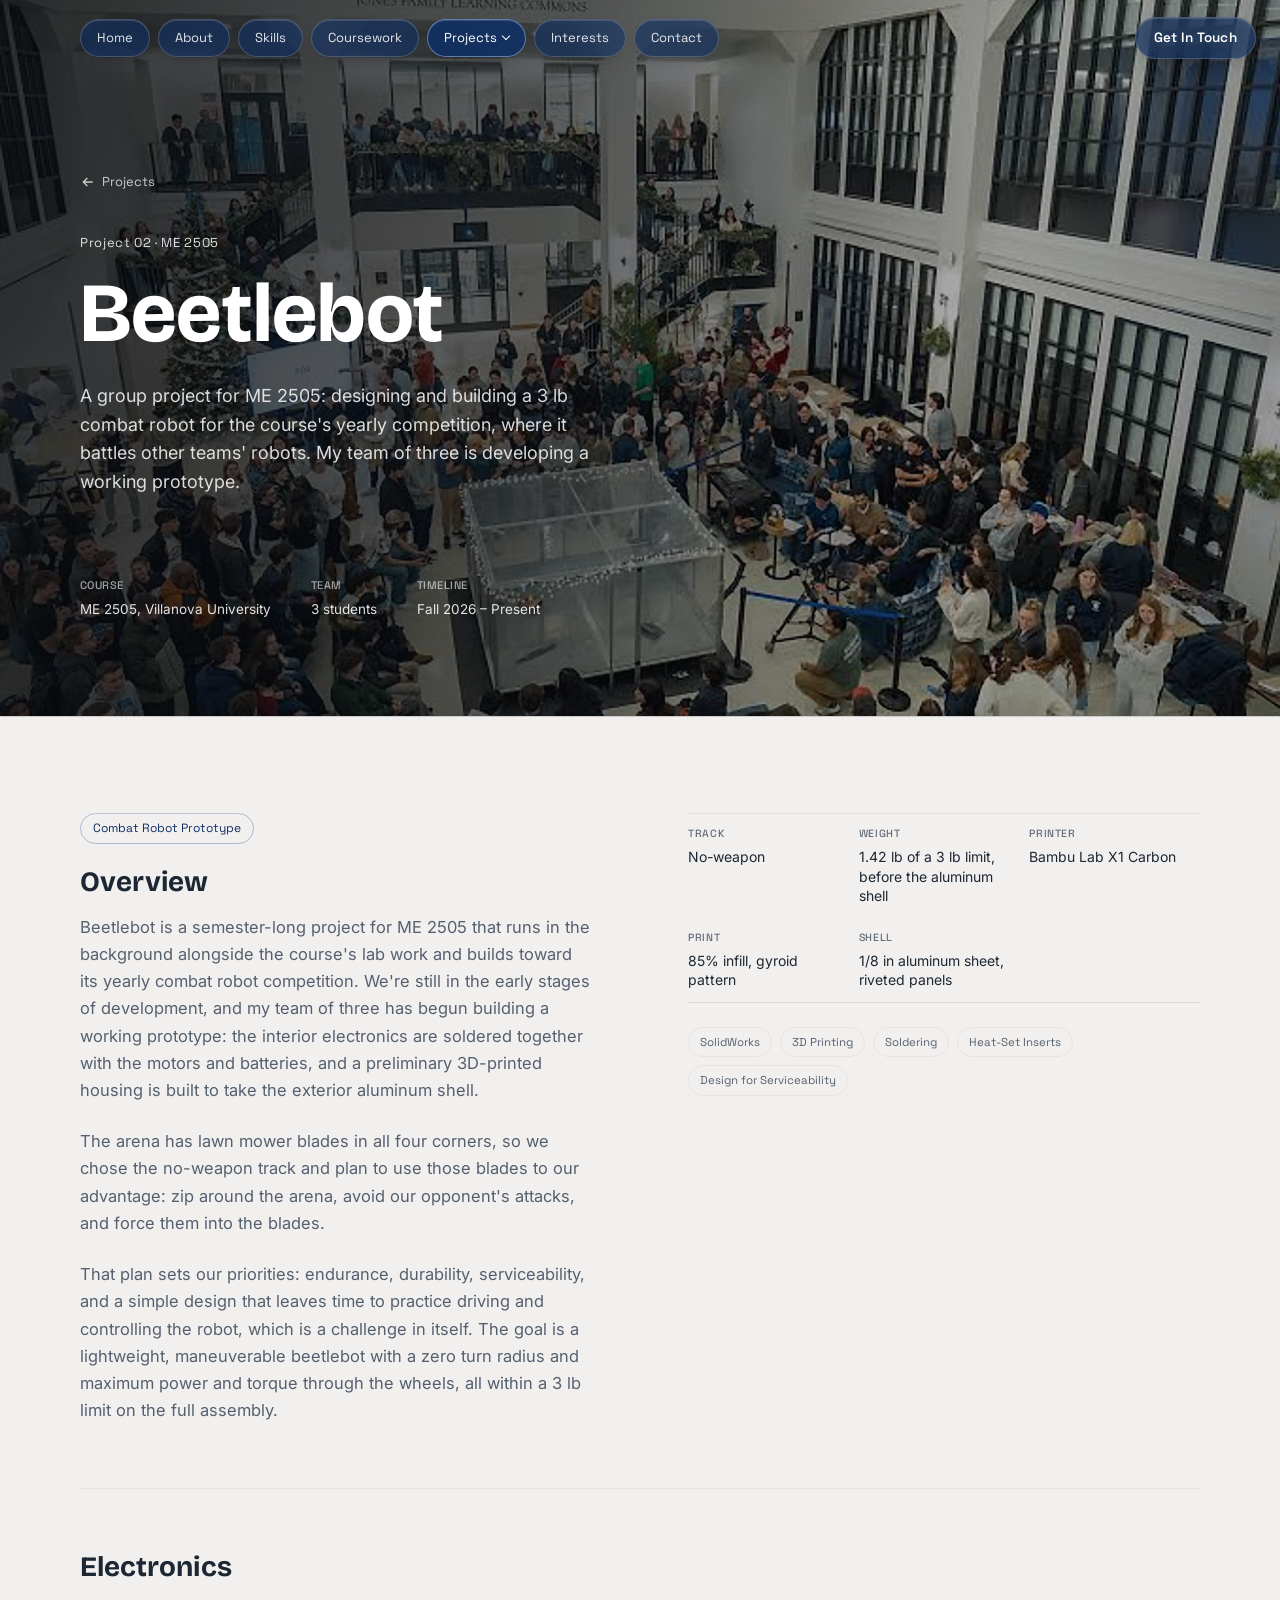
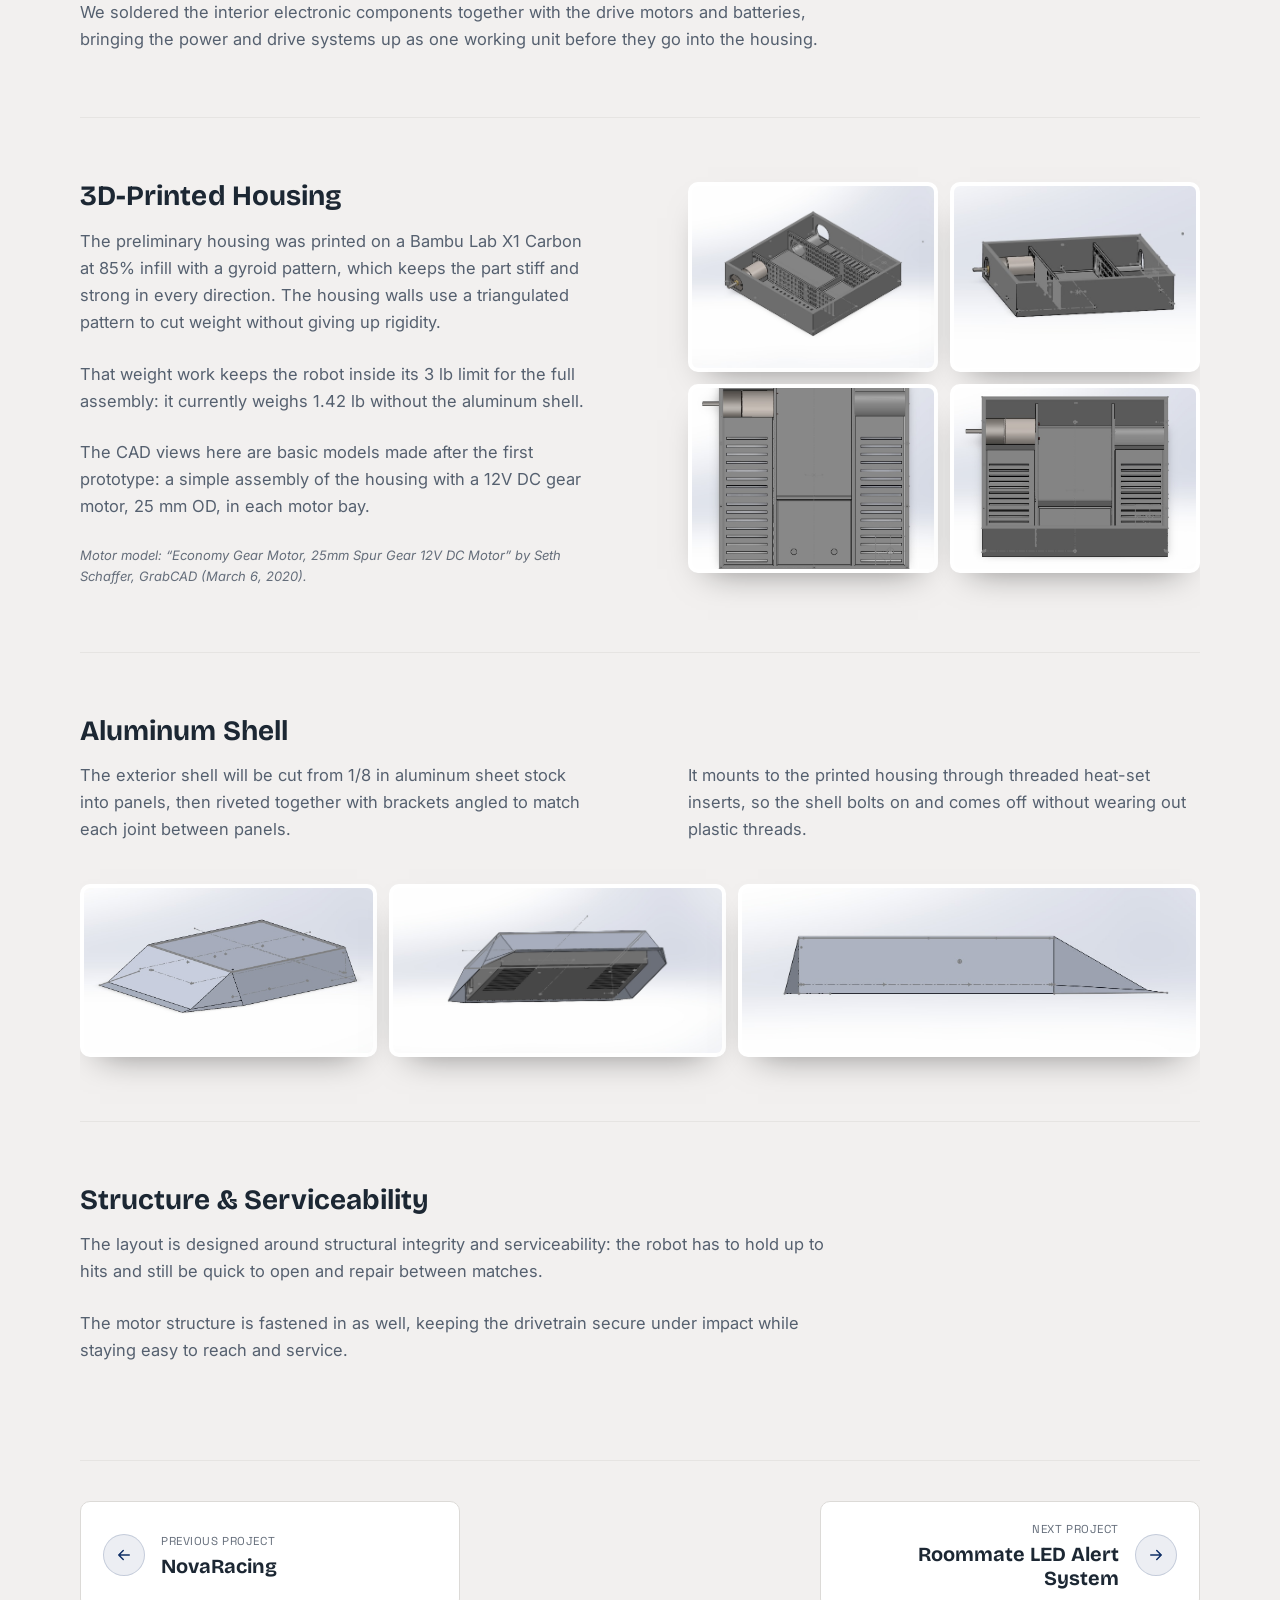
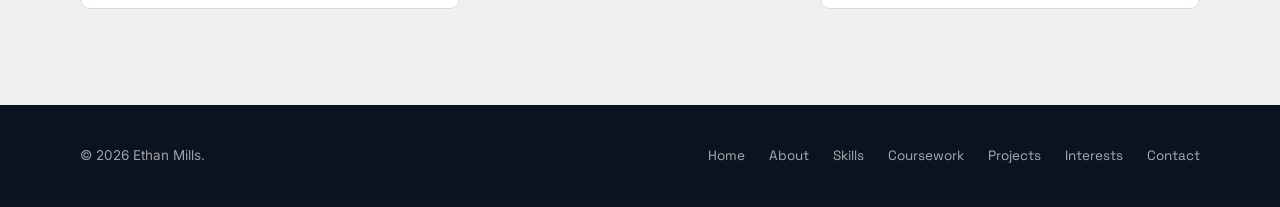
==== beetlebot.html @ 4bdccbc5 "Add Roommate LED Alert System project page - New roommate-led.html in the project page format: demo-" ====
<!DOCTYPE html>
<html lang="en">
<head>
<meta charset="UTF-8">
<meta name="viewport" content="width=device-width, initial-scale=1.0">
<title>Beetlebot | Ethan Mills</title>
<meta name="description" content="Beetlebot: a 3 lb combat robot designed and built by a team of three for the yearly ME 2505 competition at Villanova, by Ethan Mills.">

<link rel="icon" href="assets/favicon.svg?v=4" type="image/svg+xml">

<link rel="preconnect" href="https://fonts.googleapis.com">
<link rel="preconnect" href="https://fonts.gstatic.com" crossorigin>
<link href="https://fonts.googleapis.com/css2?family=Bricolage+Grotesque:opsz,wght@12..96,400..800&family=Inter:wght@400;500;600;700&family=Space+Grotesk:wght@400;500;600&display=swap" rel="stylesheet">

<link rel="stylesheet" href="css/styles.css?v=91">
</head>
<body>

<div class="bg-grid" aria-hidden="true"></div>
<a class="skip-link" href="#main">Skip to main content</a>

<!-- ============ HEADER / NAV ============ -->
<header class="site-header" id="siteHeader">
  <div class="header-inner">
    <button class="nav-toggle" id="navToggle" aria-expanded="false" aria-controls="mainNav" aria-label="Toggle navigation menu">
      <span></span><span></span><span></span>
    </button>
    <nav class="main-nav" id="mainNav" aria-label="Primary">
      <a href="index.html#home" class="nav-link">Home</a>
      <a href="index.html#about" class="nav-link">About</a>
      <a href="index.html#skills" class="nav-link">Skills</a>
      <a href="index.html#coursework" class="nav-link">Coursework</a>
      <div class="nav-dropdown">
        <a href="index.html#projects" class="nav-link nav-dropdown-trigger is-active">Projects</a>
        <div class="nav-dropdown-menu">
          <a href="novaracing.html">NovaRacing</a>
          <a href="beetlebot.html" aria-current="page">Beetlebot Competition</a>
          <a href="roommate-led.html">Roommate LED Alert System</a>
          <a href="index.html#projects">Research</a>
        </div>
      </div>
      <a href="index.html#goals" class="nav-link">Interests</a>
      <a href="index.html#contact" class="nav-link">Contact</a>
    </nav>
    <a href="index.html#contact" class="btn btn-primary btn-sm">Get In Touch</a>
  </div>
</header>

<div class="nav-overlay" id="navOverlay" aria-hidden="true"></div>

<main id="main">

  <!-- ============ PROJECT HERO ============ -->
  <section class="project-hero project-hero--arena">
    <div class="hero-bg" aria-hidden="true">
      <img src="assets/images/beetlebot-arena.jpg?v=3" alt="" width="2034" height="1356">
      <div class="hero-bg-scrim"></div>
    </div>
    <div class="project-hero-content">
      <a href="index.html#projects" class="back-link">
        <svg viewBox="0 0 24 24" width="16" height="16" fill="none" stroke="currentColor" stroke-width="2"><path d="M19 12H5M11 18l-6-6 6-6"/></svg>
        Projects
      </a>
      <p class="eyebrow">Project 02 &middot; ME 2505</p>
      <h1 class="project-hero-title">Beetlebot</h1>
      <p class="hero-lede">
        A group project for ME 2505: designing and building a 3 lb combat robot for the course's
        yearly competition, where it battles other teams' robots. My team of three is developing
        a working prototype.
      </p>
      <div class="project-meta-row">
        <span><strong>Course</strong> ME 2505, Villanova University</span>
        <span><strong>Team</strong> 3 students</span>
        <span><strong>Timeline</strong> Fall 2026 &ndash; Present</span>
      </div>
    </div>
  </section>

  <!-- ============ PROTOTYPE ============ -->
  <section class="section">
    <div class="section-inner">
      <article class="story story--phases reveal">
        <div class="story-overview">
          <div class="story-copy">
            <div class="story-head">
              <span class="pill">Combat Robot Prototype</span>
            </div>
            <h3 class="phase-title">Overview</h3>
            <p>
              Beetlebot is a semester-long project for ME 2505 that runs in the background alongside
              the course's lab work and builds toward its yearly combat robot competition. We're
              still in the early stages of development, and my team of three has
              begun building a working prototype: the interior electronics are soldered together
              with the motors and batteries, and a preliminary 3D-printed housing is built to take
              the exterior aluminum shell.
            </p>
            <p>
              The arena has lawn mower blades in all four corners, so we chose the no-weapon track
              and plan to use those blades to our advantage: zip around the arena, avoid our
              opponent's attacks, and force them into the blades.
            </p>
            <p>
              That plan sets our priorities: endurance, durability, serviceability, and a simple
              design that leaves time to practice driving and controlling the robot, which is a
              challenge in itself. The goal is a lightweight, maneuverable beetlebot with a zero
              turn radius and maximum power and torque through the wheels, all within a 3 lb limit
              on the full assembly.
            </p>
          </div>
          <div class="story-side">
            <dl class="story-spec">
              <div><dt>Track</dt><dd>No-weapon</dd></div>
              <div><dt>Weight</dt><dd>1.42 lb of a 3 lb limit, before the aluminum shell</dd></div>
              <div><dt>Printer</dt><dd>Bambu Lab X1 Carbon</dd></div>
              <div><dt>Print</dt><dd>85% infill, gyroid pattern</dd></div>
              <div><dt>Shell</dt><dd>1/8 in aluminum sheet, riveted panels</dd></div>
            </dl>
            <ul class="story-skills">
              <li>SolidWorks</li>
              <li>3D Printing</li>
              <li>Soldering</li>
              <li>Heat-Set Inserts</li>
              <li>Design for Serviceability</li>
            </ul>
          </div>
        </div>

          <section class="phase phase--text">
            <div class="phase-copy">
              <h3 class="phase-title">Electronics</h3>
              <p>
                We soldered the interior electronic components together with the drive motors and batteries, bringing the power and drive systems up as one working unit before they go into the housing.
              </p>
            </div>
          </section>

          <section class="phase">
            <div class="phase-copy">
              <h3 class="phase-title">3D-Printed Housing</h3>
              <p>
                The preliminary housing was printed on a Bambu Lab X1 Carbon at 85% infill with a gyroid pattern, which keeps the part stiff and strong in every direction. The housing walls use a triangulated pattern to cut weight without giving up rigidity.
              </p>
              <p>
                That weight work keeps the robot inside its 3 lb limit for the full assembly: it currently weighs 1.42 lb without the aluminum shell.
              </p>
              <p>
                The CAD views here are basic models made after the first prototype: a simple assembly of the housing with a 12V DC gear motor, 25 mm OD, in each motor bay.
              </p>
              <p class="footnote">
                Motor model: &ldquo;Economy Gear Motor, 25mm Spur Gear 12V DC Motor&rdquo; by Seth Schaffer, GrabCAD (March 6, 2020).
              </p>
            </div>
            <div class="phase-media phase-media--cad-grid">
              <figure class="collage-item">
                <img src="assets/images/beetlebot-housing-iso.jpg" alt="Isometric CAD view of the interior housing with the drive motor and triangulated divider walls" width="1081" height="811" loading="lazy">
              </figure>
              <figure class="collage-item">
                <img src="assets/images/beetlebot-housing-angle.jpg" alt="Angled CAD view of the interior housing assembly" width="579" height="420" loading="lazy">
              </figure>
              <figure class="collage-item">
                <img src="assets/images/beetlebot-housing-top.jpg" alt="Top CAD view of the interior housing: motor bays on each side and the center electronics bay" width="796" height="697" loading="lazy">
              </figure>
              <figure class="collage-item">
                <img src="assets/images/beetlebot-housing-front.jpg" alt="Front CAD view of the interior housing with the motor shaft through the side wall" width="798" height="649" loading="lazy">
              </figure>
            </div>
          </section>

          <section class="phase phase--wide">
            <div class="phase-copy">
              <h3 class="phase-title">Aluminum Shell</h3>
              <p>
                The exterior shell will be cut from 1/8 in aluminum sheet stock into panels, then riveted together with brackets angled to match each joint between panels.
              </p>
              <p>
                It mounts to the printed housing through threaded heat-set inserts, so the shell bolts on and comes off without wearing out plastic threads.
              </p>
            </div>
            <div class="phase-media phase-media--strip">
              <figure class="collage-item" style="--ar: 951 / 544">
                <img src="assets/images/beetlebot-shell-iso.jpg" alt="Updated CAD of the Beetlebot aluminum shell: sheet panels with a sloped front wedge" width="951" height="544" loading="lazy">
              </figure>
              <figure class="collage-item" style="--ar: 1392 / 697">
                <img src="assets/images/beetlebot-shell-underside.jpg" alt="Underside CAD view of the aluminum shell over the printed housing" width="1392" height="697" loading="lazy">
              </figure>
              <figure class="collage-item" style="--ar: 1195 / 435">
                <img src="assets/images/beetlebot-shell-side.jpg" alt="Side CAD view of the aluminum shell profile and front wedge" width="1195" height="435" loading="lazy">
              </figure>
            </div>
          </section>

          <section class="phase phase--text">
            <div class="phase-copy">
              <h3 class="phase-title">Structure &amp; Serviceability</h3>
              <p>
                The layout is designed around structural integrity and serviceability: the robot has to hold up to hits and still be quick to open and repair between matches.
              </p>
              <p>
                The motor structure is fastened in as well, keeping the drivetrain secure under impact while staying easy to reach and service.
              </p>
            </div>
          </section>
      </article>
    </div>
  </section>

  <!-- ============ PROJECT PAGER (filled in by js/main.js from the Projects dropdown) ============ -->
  <nav class="project-pager" data-project-pager aria-label="More projects"></nav>

</main>

<!-- ============ FOOTER ============ -->
<footer class="site-footer">
  <div class="footer-inner">
    <span>&copy; <span id="year"></span> Ethan Mills.</span>
    <nav class="footer-nav" aria-label="Footer">
      <a href="index.html#home">Home</a>
      <a href="index.html#about">About</a>
      <a href="index.html#skills">Skills</a>
      <a href="index.html#coursework">Coursework</a>
      <a href="index.html#projects">Projects</a>
      <a href="index.html#goals">Interests</a>
      <a href="index.html#contact">Contact</a>
    </nav>
  </div>
</footer>

<!-- ============ LIGHTBOX ============ -->
<div class="lightbox" id="lightbox" aria-hidden="true">
  <button class="lightbox-close" id="lightboxClose" aria-label="Close image">&times;</button>
  <button class="lightbox-nav lightbox-nav--prev" id="lightboxPrev" aria-label="Previous image">&#10094;</button>
  <img src="" alt="" id="lightboxImg">
  <button class="lightbox-nav lightbox-nav--next" id="lightboxNext" aria-label="Next image">&#10095;</button>
  <p class="lightbox-caption" id="lightboxCaption"></p>
</div>

<script src="js/main.js?v=50"></script>
</body>
</html>
---- css/styles.css ----
/* ===================================================================
   Ethan Mills — Engineering Portfolio
   Professional light design system — dark blue on white and gray.
=================================================================== */

:root{
  /* Professional light base — one flat, neutral off-white everywhere
     (#F2F0EF — barely off pure white, gray-leaning, no yellow), with
     white cards layered on top for depth/separation. */
  --bg:            #f2f0ef;
  --bg-rgb:        242,240,239;
  --bg-alt:        #e9e7e5;
  --surface:       #ffffff;
  --surface-2:     #f7f6f5;
  --border:        #dcdad7;
  --border-soft:   #e6e4e2;

  --text:          #1c2733;
  --text-dim:      #55606f;
  --text-faint:    #646d7a;  /* 4.6:1 on --bg, 5.3:1 on white */

  /* Primary accent: dark, saturated navy blue — tertiary color, used for
     interactive elements, emphasis, and the header bar */
  --accent:        #0f2f66;
  --accent-rgb:    15,47,102;
  --accent-dim:    #a9b8d0;
  --accent-soft:   #254a8c;

  /* Secondary accent: kept for structural compatibility, muted gray-blue */
  --accent-2:      #5b6b80;
  --accent-2-rgb:  91,107,128;

  --success:       #237047;  /* darkened for small-text contrast */
  --success-rgb:   35,112,71;

  /* Jet gradient — a light-to-dark navy progression (previously a
     blue/red/amber rainbow) so trim accents read as solid and
     professional rather than multicolored. */
  --jet-blue:  #6f89ab;
  --jet-red:   #35577e;
  --jet-amber: #16283f;
  --gradient-jet: linear-gradient(135deg, var(--jet-blue) 0%, var(--jet-red) 52%, var(--jet-amber) 100%);

  /* Unused legacy variant, left as-is (no active consumers). */
  --jet-blue-vivid:  #1a6fd1;
  --jet-red-vivid:   #e9637b;
  --jet-amber-vivid: #e8af5e;
  --jet-black-lead:  #05070c;
  --jet-navy-lead:   #0c2247;
  --gradient-jet-btn: linear-gradient(135deg, var(--jet-black-lead) 0%, var(--jet-navy-lead) 16%, var(--jet-blue-vivid) 38%, var(--jet-blue-vivid) 50%, var(--jet-red-vivid) 76%, var(--jet-amber-vivid) 100%);

  /* Three type roles, used consistently across both pages:
     --font-head  headers and titles
     --font-body  body text (paragraphs, list items, captions)
     --font-mono  navigation, buttons, and small labels */
  --font-head: 'Bricolage Grotesque', 'Inter', sans-serif;
  --font-body: 'Inter', sans-serif;
  --font-mono: 'Space Grotesk', ui-monospace, monospace;

  --space-xs: 8px;
  --space-sm: 16px;
  --space-md: 24px;
  --space-lg: 40px;
  --space-xl: 64px;
  --space-2xl: 96px;

  --radius: 10px;
  --radius-sm: 6px;

  --header-h: 76px;
  /* Side padding for page content. Wider on desktop so the collapsed nav
     hamburger sits in empty space at the left instead of over content. */
  --gutter: var(--space-md);

  --ease: cubic-bezier(0.22, 1, 0.36, 1);
  --ease-soft: cubic-bezier(0.45, 0, 0.2, 1);
}
@media (min-width: 901px){ :root{ --gutter: 80px; } }

/* ============ RESET ============ */
*, *::before, *::after{ box-sizing: border-box; }
html{ scroll-behavior: smooth; }
@media (prefers-reduced-motion: reduce){
  html{ scroll-behavior: auto; }
  *, *::before, *::after{ animation-duration: 0.001ms !important; animation-iteration-count: 1 !important; transition-duration: 0.001ms !important; scroll-behavior: auto !important; }
}

body{
  margin: 0;
  background: var(--bg);
  color: var(--text);
  font-family: var(--font-body);
  font-size: 16px;
  line-height: 1.6;
  -webkit-font-smoothing: antialiased;
  overflow-x: hidden;
}

img{ max-width: 100%; display: block; }
a{ color: inherit; text-decoration: none; }
ul{ margin: 0; padding: 0; list-style: none; }
h1,h2,h3,h4{ font-family: var(--font-head); font-weight: 700; margin: 0; line-height: 1.05; letter-spacing: 0.002em; }
p{ margin: 0; }
button{ font-family: inherit; cursor: pointer; background: none; border: none; color: inherit; }

:focus-visible{ outline: 2px solid var(--accent); outline-offset: 3px; border-radius: 4px; }

.skip-link{
  position: absolute; left: -9999px; top: 0;
  background: var(--accent); color: #ffffff;
  padding: 12px 18px; z-index: 999; font-weight: 600;
  border-radius: 0 0 8px 0;
}
.skip-link:focus{ left: 0; }

/* Custom scrollbar — thin, signal-blue thumb on graphite track */
html{ scrollbar-color: var(--accent-dim) var(--bg-alt); scrollbar-width: thin; }
::-webkit-scrollbar{ width: 10px; height: 10px; }
::-webkit-scrollbar-track{ background: var(--bg-alt); }
::-webkit-scrollbar-thumb{ background: linear-gradient(180deg, var(--jet-blue), var(--jet-red)); border-radius: 6px; border: 2px solid var(--bg-alt); opacity: 0.7; }
::-webkit-scrollbar-thumb:hover{ background: linear-gradient(180deg, var(--jet-blue), var(--jet-amber)); }

.bg-grid{
  position: fixed; inset: 0; z-index: 0; pointer-events: none;
  background-image:
    radial-gradient(ellipse 46% 30% at 8% 6%, rgba(var(--accent-rgb),0.045), transparent 68%),
    radial-gradient(ellipse 42% 28% at 92% 90%, rgba(var(--accent-rgb),0.035), transparent 68%),
    linear-gradient(rgba(var(--accent-rgb),0.05) 1px, transparent 1px),
    linear-gradient(90deg, rgba(var(--accent-rgb),0.05) 1px, transparent 1px);
  background-size: auto, auto, 56px 56px, 56px 56px;
  background-repeat: no-repeat, no-repeat, repeat, repeat;
  mask-image: radial-gradient(ellipse 80% 60% at 50% 0%, black 40%, transparent 90%);
}

/* ============ LAYOUT ============ */
.section{ position: relative; z-index: 1; padding: var(--space-2xl) var(--gutter); }
.section--alt{ background: linear-gradient(180deg, transparent, var(--bg-alt) 12%, var(--bg-alt) 88%, transparent); }
.section-inner{ max-width: 1180px; margin: 0 auto; }

.section-eyebrow{
  font-family: var(--font-mono); font-size: 13px; letter-spacing: 0.06em;
  color: var(--accent); margin-bottom: var(--space-sm); text-transform: uppercase;
  display: inline-flex; align-items: center; gap: 9px;
}
.section-eyebrow::before{
  content: ""; display: inline-block; width: 18px; height: 2px; border-radius: 2px;
  background: var(--gradient-jet); flex-shrink: 0;
}
.section-title{ font-size: clamp(30px, 4vw, 46px); margin-bottom: var(--space-md); }
.section-lede{ font-size: 18px; color: var(--text-dim); max-width: 760px; margin-bottom: var(--space-xl); }

/* Reveal: a technical "drafting wipe" instead of a plain fade */
.reveal{
  opacity: 0; transform: translateY(18px);
  clip-path: inset(0 0 12% 0);
  transition: opacity 0.6s var(--ease), transform 0.6s var(--ease), clip-path 0.6s var(--ease);
}
.reveal.is-visible{ opacity: 1; transform: none; clip-path: inset(0 0 0 0); }

/* ============ BUTTONS ============ */
.btn{
  display: inline-flex; align-items: center; gap: 8px;
  padding: 13px 24px; border-radius: var(--radius-sm);
  font-family: var(--font-mono); font-weight: 600; font-size: 14px; letter-spacing: 0.02em;
  border: 1px solid transparent;
  transition: transform 0.2s var(--ease), background 0.2s var(--ease), border-color 0.2s var(--ease), box-shadow 0.2s var(--ease);
  white-space: nowrap; position: relative;
}
.btn:hover{ transform: translateY(-2px); }
/* Glass "window" buttons: a dark, faintly translucent pane with a soft
   blue glow, rather than a solid filled box. Primary carries a
   brighter glow and accent-colored text; ghost is the quieter twin. */
.btn-primary{
  background: rgba(var(--bg-rgb),0.55); color: var(--accent);
  border-color: rgba(var(--accent-rgb),0.45);
  box-shadow: 0 0 18px -2px rgba(var(--accent-rgb),0.35), inset 0 0 14px -6px rgba(var(--accent-rgb),0.25);
  backdrop-filter: blur(6px); -webkit-backdrop-filter: blur(6px);
}
.btn-primary:hover{
  border-color: var(--accent); background: rgba(var(--bg-rgb),0.7);
  box-shadow: 0 0 26px -2px rgba(var(--accent-rgb),0.55), inset 0 0 18px -6px rgba(var(--accent-rgb),0.35);
}
.btn-ghost{
  background: rgba(var(--bg-rgb),0.35); border-color: rgba(var(--accent-rgb),0.2); color: var(--text);
  box-shadow: 0 0 12px -4px rgba(var(--accent-rgb),0.16);
  backdrop-filter: blur(6px); -webkit-backdrop-filter: blur(6px);
}
.btn-ghost:hover{
  border-color: rgba(var(--accent-rgb),0.5); background: rgba(var(--bg-rgb),0.5);
  box-shadow: 0 0 18px -4px rgba(var(--accent-rgb),0.3);
}
.btn-sm{ padding: 9px 18px; font-size: 13.5px; }

/* ============ HEADER ============ */
/* No bar: the header is a transparent, click-through layer holding
   floating glass bubbles. Nothing on .site-header itself may use
   transform/filter/backdrop-filter, or it would become the containing
   block for the fixed mobile drawer inside it. */
.site-header{
  position: fixed; top: 0; left: 0; right: 0; z-index: 100;
  height: var(--header-h); display: flex; align-items: center;
  pointer-events: none;
}
/* Full width and unpositioned, so the hamburger anchors to the viewport's
   left edge (in the page gutter) and the bubbles start just right of it. */
.header-inner{
  width: 100%; padding: 0 var(--space-md) 0 var(--gutter);
  display: flex; align-items: center; gap: var(--space-md);
}
.nav-toggle, .main-nav, .header-inner > .btn{ pointer-events: auto; }
.header-inner > .btn{ margin-left: auto; }

/* Shared glass-bubble surface. Navy-tinted so it stays legible over the
   dark photo heroes and the light page alike. */
.nav-link, .nav-toggle, .site-header .btn-primary{
  background: rgba(var(--accent-rgb),0.58);
  border: 1px solid rgba(255,255,255,0.18);
  backdrop-filter: blur(16px) saturate(1.6); -webkit-backdrop-filter: blur(16px) saturate(1.6);
  box-shadow: 0 6px 20px -10px rgba(0,0,0,0.45), inset 0 1px 0 rgba(255,255,255,0.14);
}

.main-nav{ display: flex; align-items: center; gap: 8px; }
.nav-link{
  display: inline-flex; align-items: center; padding: 8px 16px; border-radius: 999px;
  font-family: var(--font-mono); font-size: 13px; color: rgba(255,255,255,0.88); white-space: nowrap;
  transition: background 0.2s var(--ease), border-color 0.2s var(--ease), color 0.2s var(--ease);
}
.nav-link:hover{ background: rgba(var(--accent-rgb),0.78); border-color: rgba(255,255,255,0.32); color: #ffffff; }
.nav-link.is-active{ background: rgba(var(--accent-rgb),0.86); border-color: rgba(157,192,239,0.55); color: #ffffff; }

/* The CTA: the same glass fill as the hamburger and nav bubbles, so it
   reads at the same opacity all the way down the page. */
.site-header .btn-primary{
  color: #ffffff; border-radius: 999px;
}
.site-header .btn-primary:hover{ background: var(--accent); border-color: rgba(255,255,255,0.7); }

/* Hero buttons sit on a dark photo: light glass */
.hero .btn-primary{
  background: rgba(255,255,255,0.14); color: #ffffff; border-color: rgba(255,255,255,0.5);
  backdrop-filter: blur(14px) saturate(1.5); -webkit-backdrop-filter: blur(14px) saturate(1.5);
  box-shadow: 0 4px 20px -8px rgba(0,0,0,0.45), inset 0 1px 0 rgba(255,255,255,0.22);
}
.hero .btn-primary:hover{ background: rgba(255,255,255,0.24); border-color: rgba(255,255,255,0.8); }
.hero .btn-ghost{
  background: rgba(255,255,255,0.05); color: rgba(255,255,255,0.92); border-color: rgba(255,255,255,0.26);
  backdrop-filter: blur(10px) saturate(1.3); -webkit-backdrop-filter: blur(10px) saturate(1.3);
  box-shadow: inset 0 1px 0 rgba(255,255,255,0.12);
}
.hero .btn-ghost:hover{ background: rgba(255,255,255,0.12); border-color: rgba(255,255,255,0.5); }

/* Hamburger: a round glass bubble. On desktop it sits out in the left
   page gutter, clear of the content, and only appears once the bubbles
   collapse into it. */
.nav-toggle{
  position: absolute; left: var(--space-md); top: 50%; z-index: 210;
  display: flex; flex-direction: column; justify-content: center; gap: 5px;
  width: 42px; height: 42px; border-radius: 999px;
  opacity: 0; visibility: hidden; pointer-events: none;
  transform: translateY(-50%) scale(0.6);
  transition: opacity 0.25s var(--ease), transform 0.35s var(--ease), visibility 0s linear 0.35s;
}
.nav-toggle span{ display: block; width: 18px; height: 2px; margin: 0 auto; background: #ffffff; transition: transform 0.5s var(--ease-soft), opacity 0.3s var(--ease-soft); }
.nav-toggle[aria-expanded="true"] span:nth-child(1){ transform: translateY(7px) rotate(45deg); }
.nav-toggle[aria-expanded="true"] span:nth-child(2){ opacity: 0; }
.nav-toggle[aria-expanded="true"] span:nth-child(3){ transform: translateY(-7px) rotate(-45deg); }

/* Projects nav dropdown. Left-aligned under its bubble (not centered),
   so it can't run off the left edge now that the nav is left-justified. */
.nav-dropdown{ position: relative; }
.nav-dropdown-trigger{ gap: 6px; }
.nav-dropdown-trigger::after{
  content: ""; width: 6px; height: 6px; margin-top: -3px;
  border-right: 1.5px solid currentColor; border-bottom: 1.5px solid currentColor;
  transform: rotate(45deg); transition: transform 0.2s var(--ease);
}
.nav-dropdown:hover .nav-dropdown-trigger::after,
.nav-dropdown:focus-within .nav-dropdown-trigger::after{ transform: rotate(225deg); margin-top: 3px; }
.nav-dropdown-menu{
  position: absolute; top: 100%; left: 0; margin-top: 10px;
  transform: translateY(4px); min-width: 240px; padding: 8px;
  display: flex; flex-direction: column; gap: 2px;
  background: rgba(10,18,32,0.72); border: 1px solid rgba(255,255,255,0.16); border-radius: 16px;
  backdrop-filter: blur(20px) saturate(1.6); -webkit-backdrop-filter: blur(20px) saturate(1.6);
  box-shadow: 0 24px 48px -24px rgba(0,0,0,0.55);
  opacity: 0; visibility: hidden; pointer-events: none;
  /* Closing waits a beat so a slightly diagonal path to the menu doesn't
     drop it; opening is immediate. */
  transition: opacity 0.2s var(--ease) 0.15s, transform 0.2s var(--ease) 0.15s, visibility 0s linear 0.35s;
}
/* Invisible bridge across the gap between the trigger and the menu, so
   the cursor never leaves .nav-dropdown on its way down. */
.nav-dropdown-menu::before{
  content: ""; position: absolute; left: 0; right: 0; top: -14px; height: 14px;
}
.nav-dropdown:hover .nav-dropdown-menu,
.nav-dropdown:focus-within .nav-dropdown-menu{
  opacity: 1; visibility: visible; pointer-events: auto; transform: translateY(0);
  transition-delay: 0s;
}
.nav-dropdown-menu a{
  font-family: var(--font-mono); font-size: 13px; color: rgba(255,255,255,0.8);
  padding: 10px 12px; border-radius: 10px; white-space: nowrap;
  transition: background 0.2s var(--ease), color 0.2s var(--ease);
}
.nav-dropdown-menu a:hover{ background: rgba(255,255,255,0.12); color: #ffffff; }

/* Each bubble's position in the row/column, for staggered animations. */
.main-nav > :nth-child(1){ --i: 0; }
.main-nav > :nth-child(2){ --i: 1; }
.main-nav > :nth-child(3){ --i: 2; }
.main-nav > :nth-child(4){ --i: 3; }
.main-nav > :nth-child(5){ --i: 4; }
.main-nav > :nth-child(6){ --i: 5; }
.main-nav > :nth-child(7){ --i: 6; }

/* Desktop: leaving the top of the page collapses the bubbles, right to
   left, into the hamburger; returning to the very top plays that back,
   left to right. Anywhere else, the hamburger opens the row across beside
   it (.is-expanded). --i is each bubble's position in the row; JS sets
   --collapse-x to its distance from the hamburger. */
@media (min-width: 901px){
  .nav-toggle{ left: 18px; }
  .main-nav > *{
    --d: calc(var(--i) * 40ms);
    transition: opacity 0.3s var(--ease) var(--d), transform 0.4s var(--ease) var(--d), visibility 0s linear var(--d);
  }
  .site-header.is-condensed:not(.is-expanded) .main-nav{ pointer-events: none; }
  .site-header.is-condensed:not(.is-expanded) .main-nav > *{
    --d: calc((6 - var(--i)) * 30ms);
    opacity: 0; visibility: hidden; pointer-events: none;
    transform: translateX(var(--collapse-x, calc(var(--i) * -30px - 16px))) scale(0.3);
    transition: opacity 0.3s var(--ease) calc(var(--d) + 0.1s), transform 0.4s var(--ease) var(--d), visibility 0s linear calc(var(--d) + 0.4s);
  }
  .site-header.is-condensed .nav-toggle{
    opacity: 1; visibility: visible; pointer-events: auto; transform: translateY(-50%) scale(1);
    transition: opacity 0.3s var(--ease) 0.12s, transform 0.4s var(--ease) 0.12s, visibility 0s linear 0s;
  }
}

/* Mobile: the hamburger is always there. Tapping it fans the nav bubbles
   out downward beneath it, one after another (the same glass bubbles as
   desktop); closing plays it back from the bottom up. Projects is a
   tap-to-toggle dropdown whose panel slides out to the right of its
   bubble. Hover/focus never open it here (JS toggles .is-open). */
@media (max-width: 900px){
  .nav-toggle{ opacity: 1; visibility: visible; pointer-events: auto; transform: translateY(-50%); transition: none; }
  /* The whole column of bubbles opens as ONE piece: a single GPU layer
     that slides down 10px and fades in. Staggering six separate bubbles
     read as stepping, frame by frame, and cost six layers. */
  .main-nav{
    position: fixed; top: calc(var(--header-h) - 10px); left: var(--space-md); z-index: 200;
    flex-direction: column; align-items: flex-start; gap: 8px; pointer-events: none;
    opacity: 0; visibility: hidden;
    transform: translate3d(0, -10px, 0); backface-visibility: hidden; will-change: opacity, transform;
    transition: opacity 0.22s var(--ease), transform 0.3s var(--ease), visibility 0s linear 0.3s;
  }
  .main-nav.is-open{
    opacity: 1; visibility: visible; transform: translate3d(0, 0, 0);
    transition: opacity 0.3s var(--ease), transform 0.4s var(--ease), visibility 0s linear 0s;
  }
  /* Phones can't afford live backdrop blur on elements that animate (every
     frame re-blurs what's behind them, so the fan-out dropped frames). Here
     the bubbles and the Projects panel use a near-solid navy instead, and
     the animated properties are promoted up front. */
  .main-nav .nav-link{
    background: rgba(var(--accent-rgb),0.94);
    backdrop-filter: none; -webkit-backdrop-filter: none;
    box-shadow: inset 0 1px 0 rgba(255,255,255,0.14);
  }
  /* The always-visible glass buttons sit over the dimmer as it fades in;
     with live blur they would re-blur every frame of that fade. */
  .nav-toggle, .site-header .btn-primary{
    background: rgba(var(--accent-rgb),0.92);
    backdrop-filter: none; -webkit-backdrop-filter: none;
  }
  .main-nav .nav-link.is-active{ background: rgb(var(--accent-rgb)); }
  /* Bubbles themselves don't animate (they ride the column's layer). */
  .main-nav > *{ opacity: 1; visibility: inherit; transform: none; transition: none; pointer-events: none; }
  .main-nav.is-open > *{ pointer-events: auto; }
  .nav-link{ font-size: 14px; padding: 10px 18px; }
  .nav-dropdown-trigger::after,
  .nav-dropdown:hover .nav-dropdown-trigger::after,
  .nav-dropdown:focus-within .nav-dropdown-trigger::after{ transform: rotate(-45deg); margin: 0 0 0 2px; }
  .nav-dropdown.is-open .nav-dropdown-trigger::after{ transform: rotate(135deg); }
  .nav-dropdown .nav-dropdown-menu,
  .nav-dropdown:hover .nav-dropdown-menu,
  .nav-dropdown:focus-within .nav-dropdown-menu{
    top: 0; left: calc(100% + 8px); margin-top: 0; min-width: 0; width: max-content;
    max-width: calc(100vw - 170px); padding: 6px;
    background: rgba(10,18,32,0.96); backdrop-filter: none; -webkit-backdrop-filter: none;
    will-change: opacity, transform;
    opacity: 0; visibility: hidden; pointer-events: none; transform: translate3d(-10px, 0, 0);
    box-shadow: none; backface-visibility: hidden;
    transition: opacity 0.3s var(--ease-soft), transform 0.4s var(--ease-soft), visibility 0s linear 0.4s;
  }
  .nav-dropdown.is-open .nav-dropdown-menu{
    opacity: 1; visibility: visible; pointer-events: auto; transform: translate3d(0, 0, 0);
    transition: opacity 0.45s var(--ease-soft), transform 0.55s var(--ease-soft), visibility 0s linear 0s;
  }
  .nav-dropdown-menu::before{ display: none; }
  .nav-dropdown-menu a{ white-space: normal; padding: 9px 12px; }
}

/* Softens the page behind the open nav panel; click it to close. Sits
   below the header (z-index 100) so it never covers the drawer, which
   lives inside the header's stacking context. */
.nav-overlay{
  position: fixed; inset: 0; z-index: 90; background: rgba(8,14,26,0.3);
  backdrop-filter: blur(3px); -webkit-backdrop-filter: blur(3px);
  opacity: 0; pointer-events: none; transition: opacity 0.3s var(--ease);
}
.nav-overlay.is-open{ opacity: 1; pointer-events: auto; }
/* Phones: dim without blurring the whole page, which is expensive to fade. */
@media (max-width: 900px){
  .nav-overlay{ background: rgba(8,14,26,0.45); backdrop-filter: none; -webkit-backdrop-filter: none; will-change: opacity; }
}

/* ============ HERO ============ */
/* Full-bleed photo background, SpaceX-style: the image fills the section
   edge to edge at full opacity and simply stops where the section ends —
   no fade-out mask — so that hard edge itself reads as the section's
   border against the page below. A dark scrim over the photo (not on the
   edges) keeps the hero copy legible. */
.hero{
  position: relative; min-height: 100svh;
  display: flex; align-items: center; padding-top: var(--header-h);
  overflow: hidden; border-bottom: 1px solid rgba(0,0,0,0.15);
}
.hero-bg{ position: absolute; inset: 0; z-index: 0; }
.hero-bg img{
  width: 100%; height: 100%; object-fit: cover; object-position: center 55%;
}
.hero-bg-scrim{
  position: absolute; inset: 0;
  background: linear-gradient(100deg, rgba(6,9,14,0.8) 0%, rgba(6,9,14,0.6) 32%, rgba(6,9,14,0.28) 62%, rgba(6,9,14,0.48) 100%);
}
/* Home hero: the photo is shown whole. On desktop the section takes the
   photo's own 3:2 shape so nothing is cropped; phones can't fit a 3:2
   frame at full height, so there the photo covers, centered on the car. */
.hero--home .hero-bg img{ object-position: 42% 50%; }
@media (min-width: 901px){
  .hero--home{ min-height: 0; aspect-ratio: 3 / 2; }
}
.hero .eyebrow{ color: rgba(255,255,255,0.85); }
.hero-title{ color: #ffffff; }
.hero-lede{ color: rgba(255,255,255,0.8); }

.hero-content{ position: relative; z-index: 1; max-width: 1280px; margin: 0 auto; width: 100%; padding: var(--space-xl) var(--gutter); }
.eyebrow{ font-family: var(--font-mono); font-size: 13px; color: var(--accent); letter-spacing: 0.05em; margin-bottom: var(--space-sm); }
.hero-title{
  font-size: clamp(46px, 7.4vw, 100px); max-width: 900px; margin-bottom: var(--space-md);
  font-weight: 500; letter-spacing: -0.02em; line-height: 1.02;
}
.hero-lede{ font-size: 18px; color: var(--text-dim); max-width: 540px; margin-bottom: var(--space-lg); }
.hero-actions{ display: flex; gap: var(--space-sm); flex-wrap: wrap; }

/* ============ ABOUT ============ */
.about-grid{ display: grid; grid-template-columns: 260px 1fr; gap: var(--space-2xl); }
@media (max-width: 860px){ .about-grid{ grid-template-columns: 1fr; gap: var(--space-lg); } }

.about-photo-wrap{ align-self: start; }
.about-photo-frame{
  position: relative; border-radius: var(--radius); overflow: hidden;
  border: 1px solid var(--border); aspect-ratio: 4 / 5; background: var(--surface);
  max-width: 60%; margin: 0;
}
.about-photo-frame::after{ content: ""; position: absolute; inset: 0; background: linear-gradient(180deg, transparent 60%, rgba(9,7,5,0.7)); pointer-events: none; }
.about-photo-frame img{ width: 100%; height: 100%; object-fit: cover; object-position: 50% 20%; filter: sepia(0.12) saturate(0.92); }
/* Degree facts stacked under the headshot */
/* Degree facts under the headshot, in the same label/value format as the
   NovaRacing overview's quick facts, one per row in this narrow column. */
.about-spec{ margin: var(--space-sm) 0 0; grid-template-columns: 1fr; }
.about-spec > div{ padding: 10px 0; }
.about-spec > div + div{ border-top: 1px solid var(--border-soft); }
.spec-aside{ display: block; margin-top: 3px; font-size: 12.5px; color: var(--text-faint); }

.about-copy p{ color: var(--text-dim); font-size: 16.5px; margin-bottom: var(--space-md); }
.about-copy strong{ font-weight: 600; }


/* ============ SKILLS ============ */
/* A spec sheet rather than a wall of cards: the category sits on the left
   in the technical-label face, and the skills run inline on the right. */
.spec-table{ margin: 0; border-top: 1px solid var(--border); }
.spec-row{
  display: grid; grid-template-columns: 250px 1fr; gap: var(--space-md); align-items: baseline;
  padding: 18px 0; border-bottom: 1px solid var(--border);
}
.spec-row dt{
  font-family: var(--font-mono); font-size: 12px; font-weight: 500; letter-spacing: 0.06em;
  text-transform: uppercase; color: var(--accent);
}
.spec-row dd{ margin: 0; }
.spec-list{ display: flex; flex-wrap: wrap; row-gap: 6px; }
.spec-list li{ font-family: var(--font-body); font-size: 17px; font-weight: 500; color: var(--text); }
.spec-list li:not(:last-child)::after{ content: "\00B7"; margin: 0 12px; color: var(--accent-dim); }
.spec-note{
  margin-left: 4px; font-family: var(--font-mono); font-size: 11px; font-weight: 400;
  letter-spacing: 0.04em; color: var(--text-faint);
}
@media (max-width: 700px){
  .spec-row{ grid-template-columns: 1fr; gap: 8px; padding: 16px 0; }
  .spec-list li{ font-size: 15.5px; }
}

/* Status labels, shared by project cards and project-page stories, so a
   visitor can tell built work from simulation and design intent. */
.status-chip{
  flex-shrink: 0; font-family: var(--font-mono); font-size: 10.5px; font-weight: 500;
  letter-spacing: 0.05em; text-transform: uppercase; white-space: nowrap;
  padding: 3px 9px; border: 1px solid; border-radius: 999px;
}
.status-chip--built{ color: var(--success); border-color: rgba(var(--success-rgb),0.45); background: rgba(var(--success-rgb),0.07); }
.status-chip--sim{ color: var(--accent); border-color: rgba(var(--accent-rgb),0.4); background: rgba(var(--accent-rgb),0.06); }
.status-chip--design{ color: var(--text-dim); border-color: var(--border); border-style: dashed; }

/* ============ PROJECTS ============ */
/* Three equal cards across; one column once they'd get too narrow. */
.projects-grid{ display: grid; grid-template-columns: repeat(2, 1fr); gap: var(--space-lg); align-items: start; }
@media (max-width: 860px){ .projects-grid{ grid-template-columns: 1fr; } }

/* Two shared sizes from JS: --project-card-closed-h (tallest card with its
   text folded) and --project-card-open-h (tallest with its text open). A
   card sits collapsed at the first and grows to the second on hover, so
   the cards always match each other, closed or open. */
.project-card{
  min-height: var(--project-card-closed-h, auto);
  display: flex; flex-direction: column; background: var(--surface); border: 1px solid var(--border);
  border-radius: var(--radius); overflow: hidden;
  transition: border-color 0.3s var(--ease), transform 0.3s var(--ease), box-shadow 0.3s var(--ease), min-height 0.4s var(--ease);
}
.project-card:hover, .project-card:focus-within{ min-height: var(--project-card-open-h, auto); }
a.project-card:hover{ border-color: var(--accent-dim); transform: translateY(-4px); box-shadow: 0 20px 50px -24px rgba(var(--accent-rgb),0.28), 0 30px 60px -34px rgba(var(--accent-rgb),0.14); }
.project-card-media{ position: relative; aspect-ratio: 4 / 3; overflow: hidden; background: var(--bg-alt); }
.project-card-media img{ width: 100%; height: 100%; object-fit: cover; transition: transform 0.6s var(--ease), opacity 0.4s var(--ease); filter: saturate(0.85); }
a.project-card:hover .project-card-media img{ transform: scale(1.05); }
/* Images rest semi-transparent and come fully forward once the card
   scrolls into view (JS adds .is-inview) or on hover — on every device. */
.project-card-media img{ opacity: 0.45; }
.project-card.is-inview .project-card-media img,
.project-card:hover .project-card-media img{ opacity: 1; }
@media (prefers-reduced-motion: reduce){ .project-card-media img{ opacity: 1; } }
.project-card-tag{
  position: absolute; top: 14px; left: 14px; font-family: var(--font-mono); font-size: 11px;
  letter-spacing: 0.05em; color: var(--success); background: rgba(var(--bg-rgb),0.7);
  border: 1px solid rgba(var(--success-rgb),0.4); padding: 5px 10px; border-radius: 999px;
}
.project-card-tag--pending{ color: var(--accent); border-color: rgba(var(--accent-rgb),0.4); }

/* Cover swap (Beetlebot): the shell render sits over the interior
   housing render, registered to the same isometric view, and fades away
   on hover (or focus) to reveal what's inside, like lifting the shell
   off the assembly. Both images share the card's hover zoom, so they
   stay aligned. Touch screens have no hover, so the reveal plays once
   when the card scrolls into view. */
.project-card-media--swap .swap-over{
  position: absolute; inset: 0; will-change: opacity;
  transition: opacity 0.7s var(--ease), transform 0.6s var(--ease), filter 0.4s var(--ease);
}
.project-card:hover .project-card-media--swap .swap-over,
a.project-card:focus-visible .project-card-media--swap .swap-over{ opacity: 0; }
@media (hover: none), (pointer: coarse){
  .project-card-media--swap .swap-over{ transition: opacity 1.4s var(--ease-soft) 1.2s; }
  .project-card.is-inview .project-card-media--swap .swap-over{ opacity: 0; }
}
@media (prefers-reduced-motion: reduce){ .project-card-media--swap .swap-over{ transition: none; } }

/* A poster beside a project overview: shown whole, never cropped. */
.story-side .story-poster img{ height: auto; aspect-ratio: 1206 / 1574; }

/* Poster cover: frame the top of the poster, where its title is. */
.project-card-media--poster img{ object-position: center 18%; }

/* Two images side by side, each covering half the card media area. */
.project-card-media--split{ display: flex; }
.project-card-media--split img{ width: 50%; height: 100%; flex: 1 1 50%; object-fit: cover; }
.project-card-media--split img:first-child{ border-right: 1px solid var(--border-soft); }
.project-card-body{ padding: var(--space-lg); display: flex; flex-direction: column; gap: 8px; flex: 1; }
.project-card-eyebrow{ font-family: var(--font-mono); font-size: 11.5px; color: var(--text-faint); text-transform: uppercase; letter-spacing: 0.04em; }
.project-card-body h3{ font-size: 26px; }
.project-card-body p{ color: var(--text-dim); font-size: 14.5px; line-height: 1.55; }

/* Drop-down description: everything under the card title stays folded
   away until the card is hovered (or focused), then slides open. It
   animates an explicit height (--more-h, the text's measured height, set
   by JS), which every browser can transition smoothly. */
.project-card-more{
  height: 0; overflow: hidden; opacity: 0; margin-top: -8px;
  transition: height 0.4s var(--ease), opacity 0.3s var(--ease), margin-top 0.4s var(--ease);
}
.project-card-more-inner{ display: flex; flex-direction: column; gap: 8px; }
.project-card:hover .project-card-more,
.project-card:focus-within .project-card-more,
a.project-card:focus-visible .project-card-more{ height: var(--more-h, auto); opacity: 1; margin-top: 0; }
/* Touch screens have no hover, so each card opens as it scrolls into view. */
@media (hover: none), (pointer: coarse){
  .project-card.is-inview .project-card-more{ height: var(--more-h, auto); opacity: 1; margin-top: 0; }
  .project-card.is-inview{ min-height: var(--project-card-open-h, auto); }
}
@media (prefers-reduced-motion: reduce){
  .project-card-more{ transition: none; }
  .project-card{ transition-property: border-color, transform, box-shadow; }
}
/* Used by JS for synchronous measurements with every card open; never
   painted. no-anim drops only the size transitions, so a card's scroll
   reveal is never interrupted. */
.projects-grid.is-measuring .project-card-more{ height: auto; opacity: 1; margin-top: 0; }
.projects-grid.is-measuring .project-card{ min-height: var(--project-card-open-h, auto); }
.projects-grid.is-measuring-closed .project-card-more{ height: 0; opacity: 0; margin-top: -8px; }
.projects-grid.is-measuring-closed .project-card{ min-height: 0; }
.projects-grid.no-anim .project-card-more{ transition: none; }
.projects-grid.no-anim .project-card{ transition-property: border-color, transform, box-shadow; }
.project-card-link{
  display: inline-flex; align-items: center; gap: 6px; font-family: var(--font-mono); font-size: 13px;
  color: var(--accent); margin-top: 6px;
}
.project-card-link svg{ transition: transform 0.25s var(--ease); }
a.project-card:hover .project-card-link svg{ transform: translateX(3px); }

/* ============ GOALS ============ */
/* Full-bleed NASA photo behind the section, same treatment as the hero:
   hard top and bottom edges (with a hairline) divide it from Skills-side
   and Contact, and a left-weighted scrim keeps the light copy legible
   while letting the aircraft show on the right. */
.goals-section{
  position: relative; overflow: hidden; color: #ffffff;
  border-top: 1px solid rgba(0,0,0,0.15); border-bottom: 1px solid rgba(0,0,0,0.15);
}
/* JS fixes the section at one height (with room reserved for an open
   description) and pins this box to match, so rows opening and closing
   never move the section's bottom edge or resize the photo. */
.goals-bg{ position: absolute; inset: 0; z-index: 0; }
.goals-bg.is-pinned{ bottom: auto; }
/* The photo is fit to the full width and anchored to the bottom, so the
   whole aircraft always shows; any height above it is filled with the
   photo's own top-of-sky navy, and its top edge fades into that fill. */
.goals-bg{ background: rgb(8, 13, 32); }
.goals-bg img{
  position: absolute; left: 0; bottom: 0; width: 100%; height: auto;
  -webkit-mask-image: linear-gradient(to bottom, transparent 0, #000 8%);
  mask-image: linear-gradient(to bottom, transparent 0, #000 8%);
}
.goals-bg-scrim{
  position: absolute; inset: 0;
  background: linear-gradient(100deg, rgba(6,9,14,0.86) 0%, rgba(6,9,14,0.74) 38%, rgba(6,9,14,0.4) 70%, rgba(6,9,14,0.55) 100%);
}
/* Phones: the list runs over the bright aircraft, so shade evenly. */
@media (max-width: 900px){ .goals-bg-scrim{ background: rgba(6,9,14,0.66); } }
.goals-section .section-inner{ position: relative; z-index: 1; }
.goals-section .section-lede{ max-width: 620px; color: rgba(255,255,255,0.82); }
.goals-section .section-eyebrow{ color: rgba(255,255,255,0.85); }
.goals-section .section-title{ color: #ffffff; }
.goals-section .interest-index{ max-width: 640px; border-top-color: rgba(255,255,255,0.2); }
.goals-section .interest-row{ border-bottom-color: rgba(255,255,255,0.2); }
.goals-section .interest-row::after{ background: linear-gradient(90deg, rgba(255,255,255,0.1), transparent); }
.goals-section .interest-row::before{ background: linear-gradient(180deg, #9dc0ef, #ffffff); }
.goals-section .interest-num{ color: rgba(255,255,255,0.6); }
.goals-section .interest-row.is-open .interest-num, .goals-section .interest-row:focus-visible .interest-num{ color: #9dc0ef; }
.goals-section .interest-name{ color: #ffffff; }
.goals-section .interest-desc{ color: rgba(255,255,255,0.75); }

.photo-credit{
  position: absolute; z-index: 1; right: var(--space-md); bottom: 12px; left: var(--space-md);
  margin: 0 0 0 auto; max-width: 560px; text-align: right;
  font-family: var(--font-body); font-size: 10.5px; line-height: 1.45; color: rgba(255,255,255,0.62);
}
.photo-credit a{ color: rgba(255,255,255,0.85); text-decoration: underline; text-underline-offset: 2px; }
.photo-credit a:hover{ color: #ffffff; }

/* Interest index — a numbered, expandable spec-sheet list (replaces icon cards) */
.interest-index{ border-top: 1px solid var(--border-soft); }
.interest-row{
  padding: 16px 4px; border-bottom: 1px solid var(--border-soft); position: relative;
  transition: background 0.35s var(--ease);
}
.interest-row::before{
  content: ""; position: absolute; left: 0; top: 0; bottom: 0; width: 2px;
  background: linear-gradient(180deg, var(--jet-blue), var(--jet-red)); transform: scaleY(0); transform-origin: top;
  transition: transform 0.35s var(--ease);
}
/* The open row's content slides right with a transform, not padding, so
   the text never rewraps (its measured height stays exact) and the
   motion stays smooth. The description keeps 14px spare on its right so
   the shifted text still fits. */
.interest-row-top, .interest-desc{ will-change: transform; }
.interest-row.is-open .interest-row-top, .interest-row:focus-visible .interest-row-top,
.interest-row.is-open .interest-desc, .interest-row:focus-visible .interest-desc{ transform: translateX(14px); }
/* Row highlight on its own layer: gradients can't be transitioned, but
   this layer's opacity can, so the tint fades with everything else. */
.interest-row{ isolation: isolate; }
.interest-row::after{
  content: ""; position: absolute; inset: 0; z-index: -1; pointer-events: none;
  background: linear-gradient(90deg, rgba(var(--accent-rgb),0.06), transparent);
  opacity: 0; transition: opacity 0.35s var(--ease);
}
.interest-row.is-open::after, .interest-row:focus-visible::after{ opacity: 1; }
.interest-row.is-open::before, .interest-row:focus-visible::before{ transform: scaleY(1); }
.interest-row-top{ display: flex; align-items: baseline; gap: 18px; transition: transform 0.35s var(--ease); }
.interest-num{
  font-family: var(--font-mono); font-size: 13px; color: var(--text-faint); width: 26px;
  flex-shrink: 0; transition: color 0.35s var(--ease);
}
.interest-row.is-open .interest-num, .interest-row:focus-visible .interest-num{ color: var(--accent); }
.interest-name{ font-family: var(--font-head); font-weight: 700; font-size: 17px; letter-spacing: 0.01em; }
/* The description folds by animating an explicit height (--desc-h, the
   text's measured height, set by JS) so opening, closing, and switching
   rows move smoothly at the same speed in every browser, including iOS
   Safari. The top gap lives inside the folding part, so it collapses
   with it. */
.interest-desc{
  height: 0; overflow: hidden; opacity: 0; margin-left: 44px; padding-right: 14px; color: var(--text-faint);
  font-size: 13.5px; line-height: 1.5;
  transition: height 0.35s var(--ease), opacity 0.35s var(--ease), transform 0.35s var(--ease);
}
.interest-desc > p{ margin: 0; }
.interest-desc > p::before{ content: ""; display: block; height: 8px; }
.interest-row.is-open .interest-desc, .interest-row:focus-visible .interest-desc{
  height: var(--desc-h, auto); opacity: 1;
}
/* Touch: slower, softer folds so a tap eases open instead of snapping. */
@media (hover: none), (pointer: coarse){
  .interest-row, .interest-row::before, .interest-row::after, .interest-num{ transition-duration: 0.8s; transition-timing-function: var(--ease-soft); }
  .interest-row-top{ transition: transform 0.8s var(--ease-soft); }
  .interest-desc{ transition: height 0.8s var(--ease-soft), opacity 0.7s var(--ease-soft), transform 0.8s var(--ease-soft); }
}
@media (prefers-reduced-motion: reduce){ .interest-desc, .interest-row-top{ transition: none; } }
.interest-row{ -webkit-tap-highlight-color: transparent; }

/* ============ CONTACT ============ */
.contact-grid{ display: grid; grid-template-columns: repeat(2, 1fr); gap: var(--space-md); max-width: 720px; }
@media (max-width: 620px){ .contact-grid{ grid-template-columns: 1fr; } }

.contact-card{
  position: relative; overflow: hidden;
  display: flex; flex-direction: column; gap: 8px; background: var(--surface);
  border: 1px solid var(--border); border-radius: var(--radius); padding: var(--space-lg);
  transition: border-color 0.25s var(--ease), transform 0.25s var(--ease), background 0.25s var(--ease);
}
.contact-card::before{
  content: ""; position: absolute; top: 0; left: 0; right: 0; height: 2px;
  background: var(--gradient-jet);
  transform: scaleX(0); transform-origin: left; transition: transform 0.35s var(--ease);
}
a.contact-card:hover{ border-color: var(--accent); transform: translateY(-3px); background: linear-gradient(135deg, rgba(var(--accent-rgb),0.08), rgba(var(--accent-rgb),0.03) 75%, var(--surface)); }
a.contact-card:hover::before{ transform: scaleX(1); }
.contact-icon{
  display: inline-flex; align-items: center; justify-content: center; width: 44px; height: 44px;
  border-radius: 50%; background: rgba(var(--accent-rgb),0.09); color: var(--accent); margin-bottom: 4px;
}
.contact-label{ font-family: var(--font-mono); font-size: 11.5px; color: var(--text-faint); text-transform: uppercase; letter-spacing: 0.05em; }
.contact-value{ font-size: 16px; font-weight: 600; color: var(--text); word-break: break-word; }

/* ============ PROJECT HERO (novaracing.html) ============ */
.project-hero{
  position: relative; padding: calc(var(--header-h) + var(--space-2xl)) var(--gutter) var(--space-2xl);
  overflow: hidden; min-height: 62svh; display: flex; align-items: center;
}
.project-hero-content{ position: relative; z-index: 1; max-width: 1180px; margin: 0 auto; width: 100%; }
.back-link{
  display: inline-flex; align-items: center; gap: 6px; font-family: var(--font-mono); font-size: 13px;
  color: var(--text-dim); margin-bottom: var(--space-lg); transition: color 0.2s var(--ease), gap 0.2s var(--ease);
}
.back-link:hover{ color: var(--accent); gap: 10px; }
.project-hero-title{ font-size: clamp(46px, 7vw, 84px); margin-bottom: var(--space-md); }
.project-meta-row{
  display: flex; flex-wrap: wrap; gap: var(--space-lg); margin-top: var(--space-lg);
  padding-top: var(--space-lg);
  font-size: 13.5px; color: var(--text-dim);
}
.project-meta-row strong{ display: block; font-family: var(--font-mono); font-size: 11px; color: var(--text-faint); text-transform: uppercase; letter-spacing: 0.04em; margin-bottom: 4px; font-weight: 500; }

/* Photo header: same full-bleed treatment as the homepage hero (shared
   .hero-bg / .hero-bg-scrim), ending in a hard edge above the year tabs.
   The scrim is heavier here because this header carries a paragraph and
   the meta row, not just a title. */
.project-hero{ border-bottom: 1px solid rgba(0,0,0,0.15); }
.project-hero .hero-bg img{ object-position: center 58%; }
/* Beetlebot header: the arena crowd, framed on the glass test box. */
.project-hero--arena .hero-bg img{ object-position: center 62%; }
/* Roommate LED header: the demo around the table. */
.project-hero--led .hero-bg img{ object-position: center 45%; }
/* Project header photos are enlarged from small originals, so a faint
   film grain sits over them: it masks softness and JPEG blockiness and
   reads as texture rather than low resolution. */
.project-hero .hero-bg-scrim::after{
  content: ""; position: absolute; inset: 0; pointer-events: none;
  background-image: url("data:image/svg+xml,%3Csvg xmlns='http://www.w3.org/2000/svg' width='180' height='180'%3E%3Cfilter id='n'%3E%3CfeTurbulence type='fractalNoise' baseFrequency='0.85' numOctaves='2' stitchTiles='stitch'/%3E%3CfeColorMatrix values='0 0 0 0 1 0 0 0 0 1 0 0 0 0 1 0 0 0 0.55 0'/%3E%3C/filter%3E%3Crect width='100%25' height='100%25' filter='url(%23n)'/%3E%3C/svg%3E");
  background-size: 180px 180px; opacity: 0.16; mix-blend-mode: overlay;
}
.project-hero .hero-bg-scrim{
  background: linear-gradient(100deg, rgba(6,9,14,0.84) 0%, rgba(6,9,14,0.66) 42%, rgba(6,9,14,0.34) 75%, rgba(6,9,14,0.46) 100%);
}
.project-hero .back-link{ color: rgba(255,255,255,0.75); }
.project-hero .back-link:hover{ color: #ffffff; }
.project-hero .eyebrow{ color: rgba(255,255,255,0.85); }
.project-hero-title{ color: #ffffff; }
.project-hero .hero-lede{ color: rgba(255,255,255,0.84); }
.project-hero .project-meta-row{ color: rgba(255,255,255,0.88); }
.project-hero .project-meta-row strong{ color: rgba(255,255,255,0.6); }

/* ============ YEAR TABS ============ */
.year-tabs{ display: grid; grid-template-columns: 1fr 1fr; gap: var(--space-sm); margin-bottom: var(--space-2xl); }
@media (max-width: 620px){ .year-tabs{ grid-template-columns: 1fr; } }

.year-tab{
  display: flex; align-items: center; gap: var(--space-md); text-align: left;
  background: var(--surface); border: 1px solid var(--border); border-radius: var(--radius);
  padding: var(--space-md) var(--space-lg); transition: border-color 0.25s var(--ease), background 0.25s var(--ease);
}
.year-tab:hover{ border-color: var(--accent-dim); }
.year-tab.is-active{ border-color: var(--accent); background: linear-gradient(135deg, rgba(var(--accent-rgb),0.08), rgba(var(--accent-rgb),0.03) 80%, transparent); }
.year-tab-num{ font-family: var(--font-mono); font-size: 26px; font-weight: 500; color: var(--text-faint); transition: color 0.25s var(--ease); }
.year-tab.is-active .year-tab-num{ color: var(--accent); }
.year-tab-text{ display: flex; flex-direction: column; gap: 3px; }
.year-tab-title{ font-family: var(--font-head); font-weight: 700; font-size: 18px; }
.year-tab-sub{ font-family: var(--font-mono); font-size: 12px; color: var(--text-faint); }

.year-panel{ display: none; }
.year-panel.is-active{ display: block; animation: fadeIn 0.5s var(--ease); }
@keyframes fadeIn{ from{ opacity: 0; transform: translateY(8px); } to{ opacity: 1; transform: none; } }

/* ============ STORY BLOCKS (novaracing.html) ============ */
.story{
  display: grid; grid-template-columns: 1fr 1fr; gap: var(--space-2xl); align-items: start;
  padding-bottom: var(--space-2xl); margin-bottom: var(--space-2xl); border-bottom: 1px solid var(--border-soft);
}
.story:last-child{ border-bottom: none; margin-bottom: 0; padding-bottom: 0; }
@media (max-width: 900px){ .story{ grid-template-columns: 1fr; gap: var(--space-lg); } }

.pill{
  display: inline-block; font-family: var(--font-mono); font-size: 12px; color: var(--accent);
  border: 1px solid var(--accent-dim); padding: 5px 12px; border-radius: 999px; margin-bottom: var(--space-md);
}
.story-copy{ display: flex; flex-direction: column; }
.story-copy p{ color: var(--text-dim); font-size: 16.5px; line-height: 1.65; margin-bottom: var(--space-md); }
.story-copy p:last-child{ margin-bottom: 0; }
.story-copy strong{ font-weight: 600; }

/* Title pill + status label on one line */
.story-head{ display: flex; flex-wrap: wrap; align-items: center; gap: 10px; margin-bottom: var(--space-md); }
.story-head .pill{ margin-bottom: 0; }

/* At-a-glance facts for readers who are scanning, above the full story */
.story-spec{
  display: grid; grid-template-columns: repeat(auto-fit, minmax(150px, 1fr));
  margin: 0 0 var(--space-md); border-top: 1px solid var(--border); border-bottom: 1px solid var(--border);
}
.story-spec > div{ padding: 12px 16px 12px 0; }
.story-spec dt{
  margin-bottom: 4px; font-family: var(--font-mono); font-size: 10.5px; font-weight: 500;
  letter-spacing: 0.06em; text-transform: uppercase; color: var(--text-faint);
}
.story-spec dd{ margin: 0; font-size: 14px; line-height: 1.4; color: var(--text); }

.story-points{ display: flex; flex-direction: column; gap: var(--space-sm); margin-bottom: var(--space-md); }
.story-points li{ position: relative; padding-left: 20px; color: var(--text-dim); font-size: 16px; line-height: 1.6; }
.story-points li::before{
  content: ""; position: absolute; left: 0; top: 0.8em; width: 10px; height: 1.5px; background: var(--accent);
}
.story-points strong{ color: var(--text); font-weight: 600; }

.footnote{ font-size: 13px !important; color: var(--text-faint) !important; font-style: italic; margin-top: var(--space-md) !important; }

/* Clickable photos (open in the lightbox). Straight, not tilted: the
   imagery carries the page, the frames shouldn't compete with it. */
.collage-item{
  position: relative; margin: 0;
  border: 4px solid var(--surface); border-radius: var(--radius); overflow: hidden;
  background: var(--surface); box-shadow: 0 16px 34px -20px rgba(0,0,0,0.5);
  transition: transform 0.35s var(--ease), box-shadow 0.35s var(--ease);
  cursor: zoom-in;
}
.collage-item:hover{ transform: scale(1.02); box-shadow: 0 24px 46px -20px rgba(0,0,0,0.6); }
.collage-item img{
  display: block; width: 100%; height: 100%; aspect-ratio: 4 / 3; object-fit: cover;
  transition: filter 0.4s var(--ease); filter: saturate(0.9);
}
.collage-item:hover img{ filter: saturate(1); }
/* Captions stay hidden in the grid; the lightbox shows them full size. */
.collage-item figcaption{ display: none; }
.collage-item.square img{ aspect-ratio: 1 / 1; }

/* Tall portrait photos cropped square: keep the lower subject in frame */
.collage-item.focus-low img{ object-position: center 72%; }

/* Auto-rotating photo gallery: a horizontally scrollable, scroll-snapped
   strip that advances on a timer. It pauses while hovered, focused, or
   touched. */
.photo-gallery{
  position: relative; display: flex; flex-direction: column;
  margin: var(--space-md) 0 0; min-width: 0; grid-column: 1 / -1;
}
.photo-gallery-track{
  display: flex; gap: 14px; overflow-x: auto; scroll-snap-type: x mandatory;
  padding: 10px 4px 16px; scroll-behavior: smooth; -webkit-overflow-scrolling: touch;
  scrollbar-width: thin; scrollbar-color: var(--border) transparent;
}
.photo-gallery-track::-webkit-scrollbar{ height: 6px; }
.photo-gallery-track::-webkit-scrollbar-track{ background: transparent; }
.photo-gallery-track::-webkit-scrollbar-thumb{ background: var(--border); border-radius: 999px; }
.photo-gallery-track .collage-item{
  flex: 0 0 clamp(180px, 24vw, 250px); margin: 6px 0; scroll-snap-align: start;
}
/* Single-photo variant (beside the overview): one full-width 4:3 slide at
   a time, no scrollbar; it still swipes and auto-advances. */
.photo-gallery--single{ margin: 0; grid-column: auto; }
.photo-gallery--single .photo-gallery-track{ gap: 14px; padding: 0 0 10px; scrollbar-width: none; }
.photo-gallery--single .photo-gallery-track::-webkit-scrollbar{ display: none; }
.photo-gallery--single .photo-gallery-track .collage-item{ flex: 0 0 100%; margin: 0; }
.photo-gallery--single .collage-item img{ aspect-ratio: 4 / 3; }
.photo-gallery--single .collage-item:hover{ transform: none; }

/* Beside the overview copy: the at-a-glance facts and skills. */
.story-side{ display: flex; flex-direction: column; gap: var(--space-sm); }
.story-side .story-spec{ margin-bottom: var(--space-xs); }

/* A project broken into phases: the overview, then one row per phase with
   its write-up on the left and its photos on the right, then the gallery. */
.story--phases{ display: block; }
.story-overview,
.phase{ display: grid; grid-template-columns: 1fr 1fr; gap: var(--space-2xl); align-items: start; }
.phase{ margin-top: var(--space-xl); padding-top: var(--space-xl); border-top: 1px solid var(--border-soft); }
.phase-title{ font-size: clamp(22px, 2.4vw, 28px); margin-bottom: var(--space-sm); }
.phase-copy p{ color: var(--text-dim); font-size: 16.5px; line-height: 1.65; margin-bottom: var(--space-md); }
.phase-copy p:last-child{ margin-bottom: 0; }
/* Photos: squares, two across; an odd one out spans the row at 2:1. A
   phase with a single photo shows it as one larger 4:3 frame. */
.phase-media{ display: grid; grid-template-columns: 1fr 1fr; gap: 12px; }
.phase-media .collage-item img{ height: auto; aspect-ratio: 1 / 1; }
.phase-media .collage-item.is-wide{ grid-column: 1 / -1; }
.phase-media .collage-item.is-wide img{ aspect-ratio: 2 / 1; }
.phase-media--1 .collage-item.is-wide img{ aspect-ratio: 4 / 3; }
/* A phase with no photos yet: text only, at a readable width. */
.phase--text{ grid-template-columns: 1fr; }
.phase--text .phase-copy{ max-width: 760px; }
/* Alternate side: photos on the left, text on the right (desktop). */
@media (min-width: 901px){ .phase--flip .phase-copy{ order: 2; } }
/* CAD renders and drawings: shown whole (never cropped) on white, one
   filling the column or several stacked. */
.phase-media--single, .phase-media--stack{ grid-template-columns: 1fr; }
.phase-media--single .collage-item img,
.phase-media--stack .collage-item img{ aspect-ratio: auto; object-fit: contain; background: #ffffff; }
/* A set of CAD views: two across in matching 4:3 frames (the renders
   have generous margins, so the light crop never cuts the model). */
.phase-media--cad-grid .collage-item img{ aspect-ratio: 4 / 3; object-fit: cover; }
/* Wide phase (desktop): title across the top, paragraphs side by side,
   photos in one row underneath, so a short write-up isn't dwarfed by a
   tall stack of images. */
@media (min-width: 901px){
  .phase--wide{ grid-template-columns: 1fr; gap: var(--space-lg); }
  .phase--wide .phase-copy{ display: grid; grid-template-columns: 1fr 1fr; column-gap: var(--space-2xl); }
  .phase--wide .phase-title{ grid-column: 1 / -1; }
  .phase--wide .phase-copy p{ margin-bottom: 0; }
}
/* Strip: one row of images at a shared height, each shown whole. Each
   figure's width share is its aspect ratio (--ar), so heights line up. */
.phase-media--strip{ display: flex; gap: 12px; align-items: flex-start; }
.phase-media--strip .collage-item{ flex: calc(var(--ar)) 1 0; min-width: 0; }
.phase-media--strip .collage-item img{ aspect-ratio: var(--ar); object-fit: contain; }
@media (max-width: 700px){
  .phase-media--strip{ flex-direction: column; }
  .phase-media--strip .collage-item{ flex: none; width: 100%; }
}
/* A phase whose text column also carries a photo: it sits under the copy
   and stretches to line up with the bottom of the photo grid beside it. */
.phase--copy-photo{ align-items: stretch; }
.phase--copy-photo .phase-copy{ display: flex; flex-direction: column; }
.phase-copy .copy-photo{ flex: 1 1 auto; min-height: 260px; margin-top: var(--space-md); }
.phase-copy .copy-photo img{ position: absolute; inset: 0; height: 100%; aspect-ratio: auto; }
@media (max-width: 900px){
  .phase-copy .copy-photo{ min-height: 0; }
  .phase-copy .copy-photo img{ position: static; aspect-ratio: 3 / 4; }
}
@media (max-width: 900px){
  .story-overview, .phase{ grid-template-columns: 1fr; gap: var(--space-lg); }
}
.story-skills{ display: flex; flex-wrap: wrap; gap: 8px; list-style: none; margin: 0; padding: 0; }
.story-skills li{
  font-family: var(--font-mono); font-size: 11.5px; color: var(--text-dim);
  border: 1px solid var(--border-soft); border-radius: 999px; padding: 5px 11px;
}

/* Placeholder for a year that doesn't have published content yet */
.coming-soon{ display: flex; flex-direction: column; align-items: flex-start; gap: 14px; padding: var(--space-lg) 0; }
.coming-soon-title{
  font-family: var(--font-head); font-size: clamp(24px, 3vw, 34px); font-weight: 500;
  letter-spacing: -0.01em; color: var(--text);
}

/* ============ PROJECT PAGER ============ */
/* Previous/next project links at the bottom of a project page (built by
   JS). Previous sits on the left, next on the right; on hover the card
   lifts, the arrow fills with the accent and nudges toward its target. */
.project-pager{ position: relative; z-index: 1; padding: 0 var(--gutter) var(--space-2xl); }
.project-pager-inner{
  max-width: 1180px; margin: 0 auto; padding-top: var(--space-lg);
  display: flex; gap: var(--space-md); border-top: 1px solid var(--border-soft);
}
.pager-link{
  flex: 0 1 380px; min-width: 0; display: flex; align-items: center; gap: 16px;
  padding: 18px 22px; background: var(--surface); border: 1px solid var(--border); border-radius: var(--radius);
  transition: border-color 0.3s var(--ease), transform 0.3s var(--ease), box-shadow 0.3s var(--ease);
}
.pager-link--next{ margin-left: auto; flex-direction: row-reverse; text-align: right; }
.pager-link:hover, .pager-link:focus-visible{
  border-color: var(--accent-dim); transform: translateY(-3px);
  box-shadow: 0 18px 40px -24px rgba(var(--accent-rgb),0.35);
}
.pager-link:active{ transform: translateY(-1px); transition-duration: 0.1s; }
.pager-arrow{
  flex-shrink: 0; display: inline-flex; align-items: center; justify-content: center;
  width: 42px; height: 42px; border-radius: 50%;
  color: var(--accent); background: rgba(var(--accent-rgb),0.08); border: 1px solid rgba(var(--accent-rgb),0.18);
  transition: transform 0.3s var(--ease), background 0.3s var(--ease), color 0.3s var(--ease), border-color 0.3s var(--ease);
}
.pager-link:hover .pager-arrow, .pager-link:focus-visible .pager-arrow{ background: var(--accent); border-color: var(--accent); color: #ffffff; }
.pager-link--prev:hover .pager-arrow, .pager-link--prev:focus-visible .pager-arrow{ transform: translateX(-4px); }
.pager-link--next:hover .pager-arrow, .pager-link--next:focus-visible .pager-arrow{ transform: translateX(4px); }
.pager-text{ display: flex; flex-direction: column; gap: 4px; min-width: 0; }
.pager-label{ font-family: var(--font-mono); font-size: 11.5px; letter-spacing: 0.05em; text-transform: uppercase; color: var(--text-faint); }
.pager-title{ font-family: var(--font-head); font-weight: 700; font-size: 20px; line-height: 1.2; color: var(--text); }
@media (max-width: 600px){
  .project-pager-inner{ gap: 12px; }
  .pager-link{ flex: 1 1 0; max-width: calc(50% - 6px); padding: 14px; gap: 10px; }
  .pager-link:only-child{ max-width: 75%; }
  .pager-arrow{ width: 36px; height: 36px; }
  .pager-title{ font-size: 16px; }
  .pager-label{ font-size: 10.5px; }
}
@media (prefers-reduced-motion: reduce){
  .pager-link, .pager-arrow{ transition: none; }
  .pager-link:hover, .pager-link:focus-visible,
  .pager-link--prev:hover .pager-arrow, .pager-link--next:hover .pager-arrow{ transform: none; }
}

/* ============ FOOTER ============ */
/* Dark, to bookend the dark photo hero at the top of the page. */
.site-footer{ position: relative; z-index: 1; background: #0b1320; padding: var(--space-lg) var(--gutter); }
.footer-inner{
  max-width: 1180px; margin: 0 auto; display: flex; align-items: center; justify-content: space-between;
  flex-wrap: wrap; gap: var(--space-md); font-size: 13.5px; color: rgba(255,255,255,0.6);
}
.footer-nav{ display: flex; flex-wrap: wrap; gap: var(--space-md); }
.footer-nav a{ font-family: var(--font-mono); color: rgba(255,255,255,0.65); font-size: 13.5px; transition: color 0.2s var(--ease); }
.footer-nav a:hover{ color: #ffffff; }

/* ============ LIGHTBOX ============ */
/* The page's own off-white, slightly translucent and blurred, so the
   viewer feels like part of the site rather than a separate dark mode. */
.lightbox{
  position: fixed; inset: 0; z-index: 1000; display: none; align-items: center; justify-content: center;
  flex-direction: column; gap: var(--space-sm); background: rgba(var(--bg-rgb),0.86);
  backdrop-filter: blur(16px) saturate(1.2); -webkit-backdrop-filter: blur(16px) saturate(1.2);
  padding: var(--space-lg);
}
.lightbox.is-open{ display: flex; }
.lightbox img{
  max-width: min(92vw, 1100px); max-height: 78vh; object-fit: contain;
  border-radius: var(--radius); border: 1px solid var(--border);
  box-shadow: 0 30px 70px -30px rgba(0,0,0,0.45);
}
.lightbox-caption:empty{ display: none; }
.lightbox-caption{ font-family: var(--font-body); font-size: 13px; color: var(--text-dim); text-align: center; max-width: 700px; }
.lightbox-close{
  position: absolute; top: var(--space-md); right: var(--space-md); width: 44px; height: 44px;
  border-radius: 50%; border: 1px solid var(--border); background: rgba(255,255,255,0.75); color: var(--text);
  font-size: 26px; line-height: 1; display: flex; align-items: center; justify-content: center;
  transition: border-color 0.2s var(--ease), color 0.2s var(--ease);
}
.lightbox-close:hover{ border-color: var(--accent); color: var(--accent); }

.lightbox-nav{
  position: absolute; top: 50%; transform: translateY(-50%); width: 48px; height: 48px;
  border-radius: 50%; border: 1px solid var(--border); background: rgba(255,255,255,0.75); color: var(--text);
  font-size: 16px; display: flex; align-items: center; justify-content: center; z-index: 2;
  transition: background 0.2s var(--ease), border-color 0.2s var(--ease), color 0.2s var(--ease);
}
.lightbox-nav:hover{ border-color: var(--accent); color: var(--accent); background: #ffffff; }
.lightbox-nav--prev{ left: var(--space-md); }
.lightbox-nav--next{ right: var(--space-md); }
@media (max-width: 640px){
  .lightbox-nav{ width: 40px; height: 40px; }
  .lightbox-nav--prev{ left: 6px; }
  .lightbox-nav--next{ right: 6px; }
}

@media (max-width: 480px){ .main-nav{ width: 100%; } }
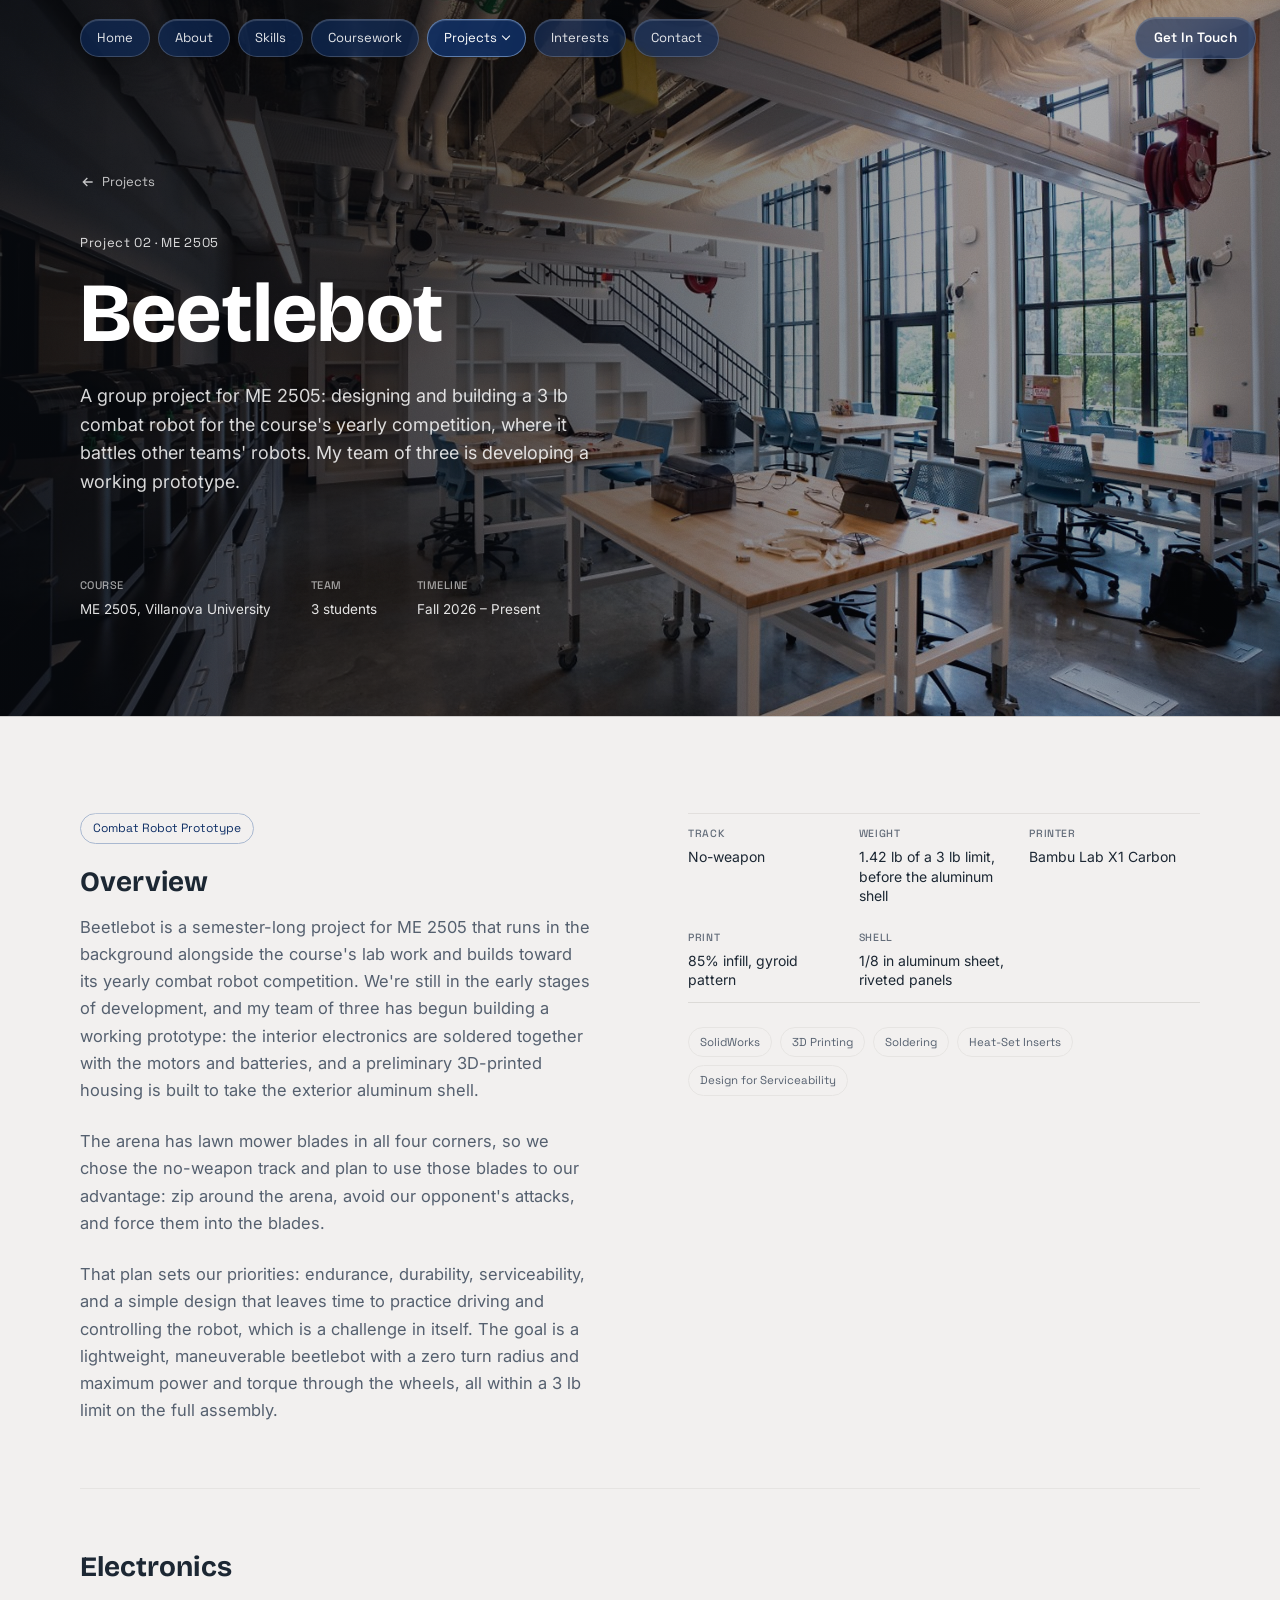
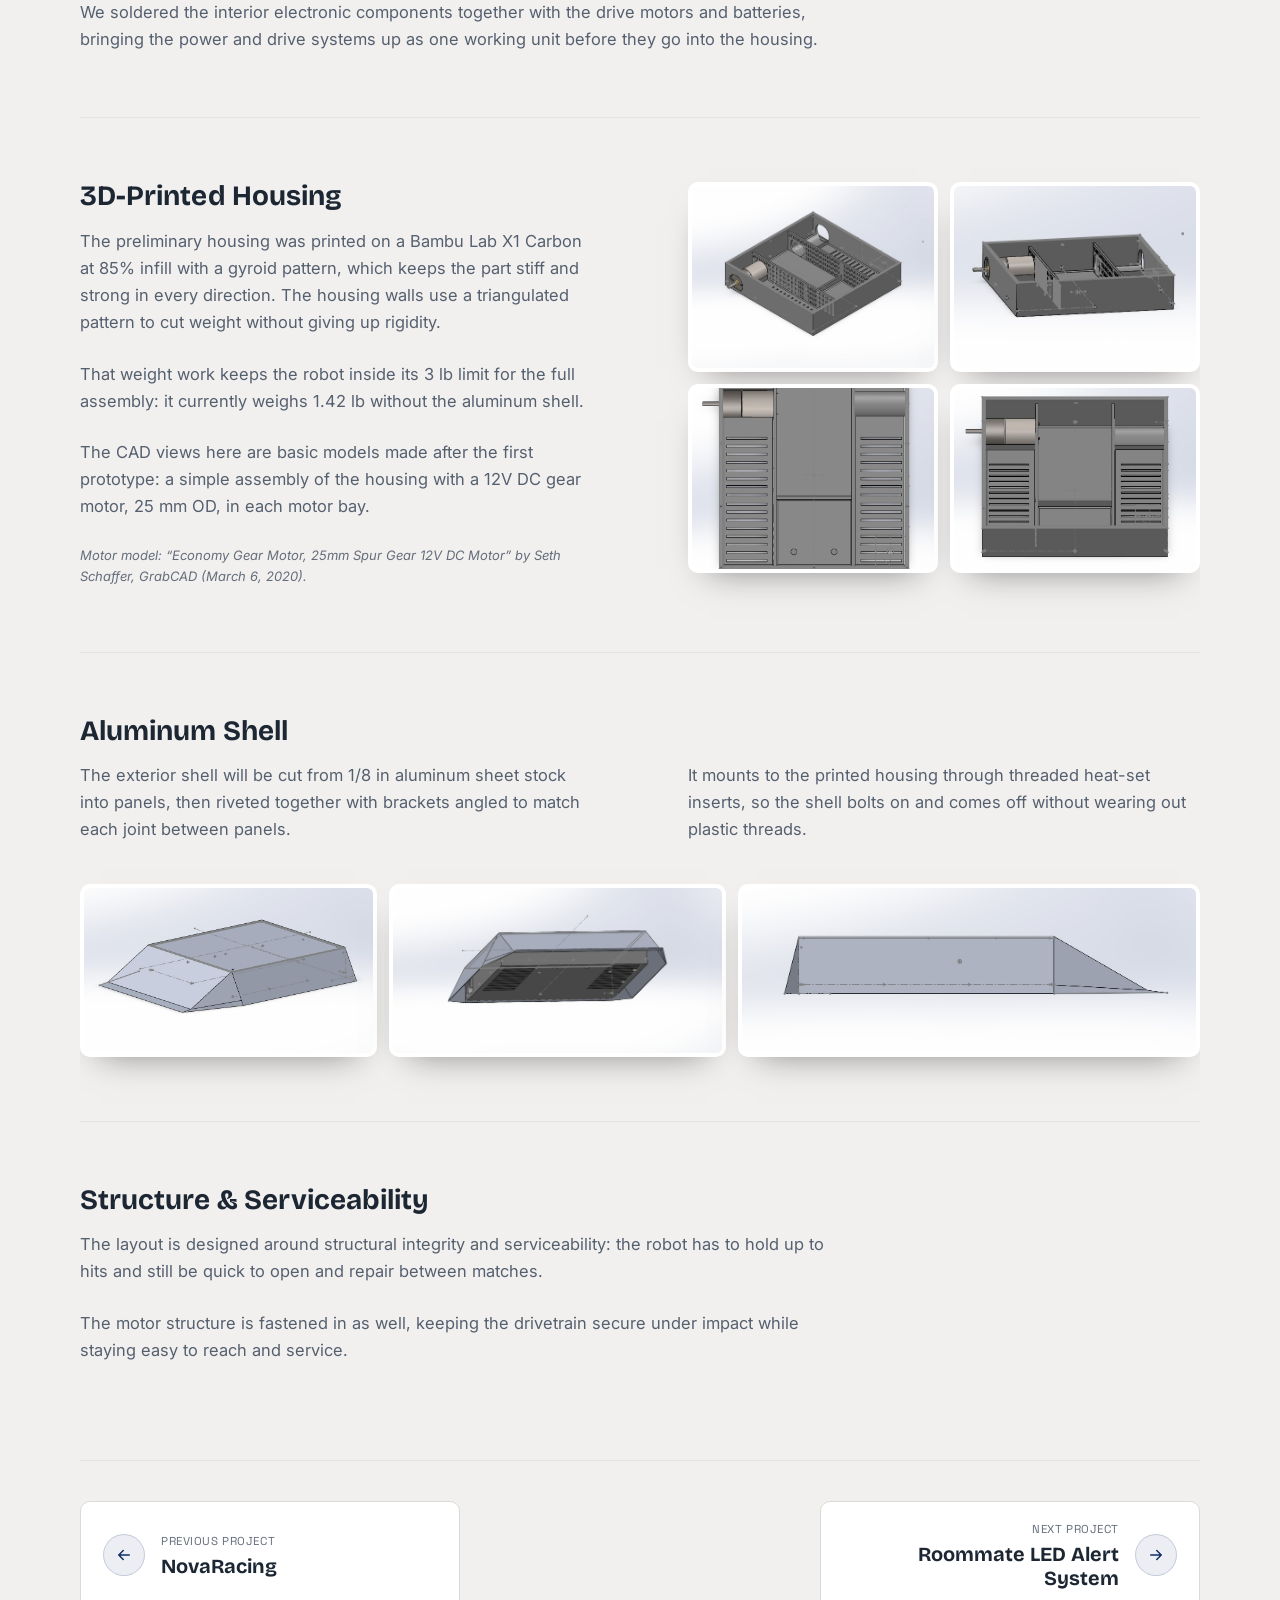
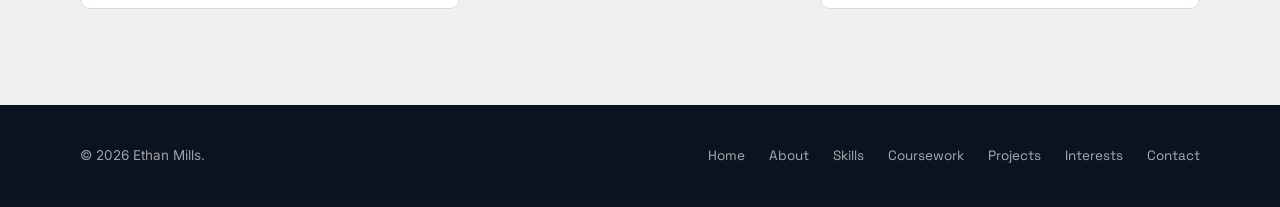
==== commit c55602ef: "Beetlebot makerspace header; Roommate LED selected for FRESH - Beetlebot header is now the engineeri" ====
--- a/beetlebot.html
+++ b/beetlebot.html
@@ -12,7 +12,7 @@
 <link rel="preconnect" href="https://fonts.gstatic.com" crossorigin>
 <link href="https://fonts.googleapis.com/css2?family=Bricolage+Grotesque:opsz,wght@12..96,400..800&family=Inter:wght@400;500;600;700&family=Space+Grotesk:wght@400;500;600&display=swap" rel="stylesheet">
 
-<link rel="stylesheet" href="css/styles.css?v=91">
+<link rel="stylesheet" href="css/styles.css?v=92">
 </head>
 <body>
 
@@ -51,9 +51,9 @@
 <main id="main">
 
   <!-- ============ PROJECT HERO ============ -->
-  <section class="project-hero project-hero--arena">
+  <section class="project-hero project-hero--makerspace">
     <div class="hero-bg" aria-hidden="true">
-      <img src="assets/images/beetlebot-arena.jpg?v=3" alt="" width="2034" height="1356">
+      <img src="assets/images/beetlebot-makerspace.jpg" alt="" width="2560" height="1706">
       <div class="hero-bg-scrim"></div>
     </div>
     <div class="project-hero-content">
--- a/css/styles.css
+++ b/css/styles.css
@@ -776,8 +776,8 @@
    the meta row, not just a title. */
 .project-hero{ border-bottom: 1px solid rgba(0,0,0,0.15); }
 .project-hero .hero-bg img{ object-position: center 58%; }
-/* Beetlebot header: the arena crowd, framed on the glass test box. */
-.project-hero--arena .hero-bg img{ object-position: center 62%; }
+/* Beetlebot header: the engineering makerspace (printers, benches). */
+.project-hero--makerspace .hero-bg img{ object-position: center 55%; }
 /* Roommate LED header: the demo around the table. */
 .project-hero--led .hero-bg img{ object-position: center 45%; }
 /* Project header photos are enlarged from small originals, so a faint
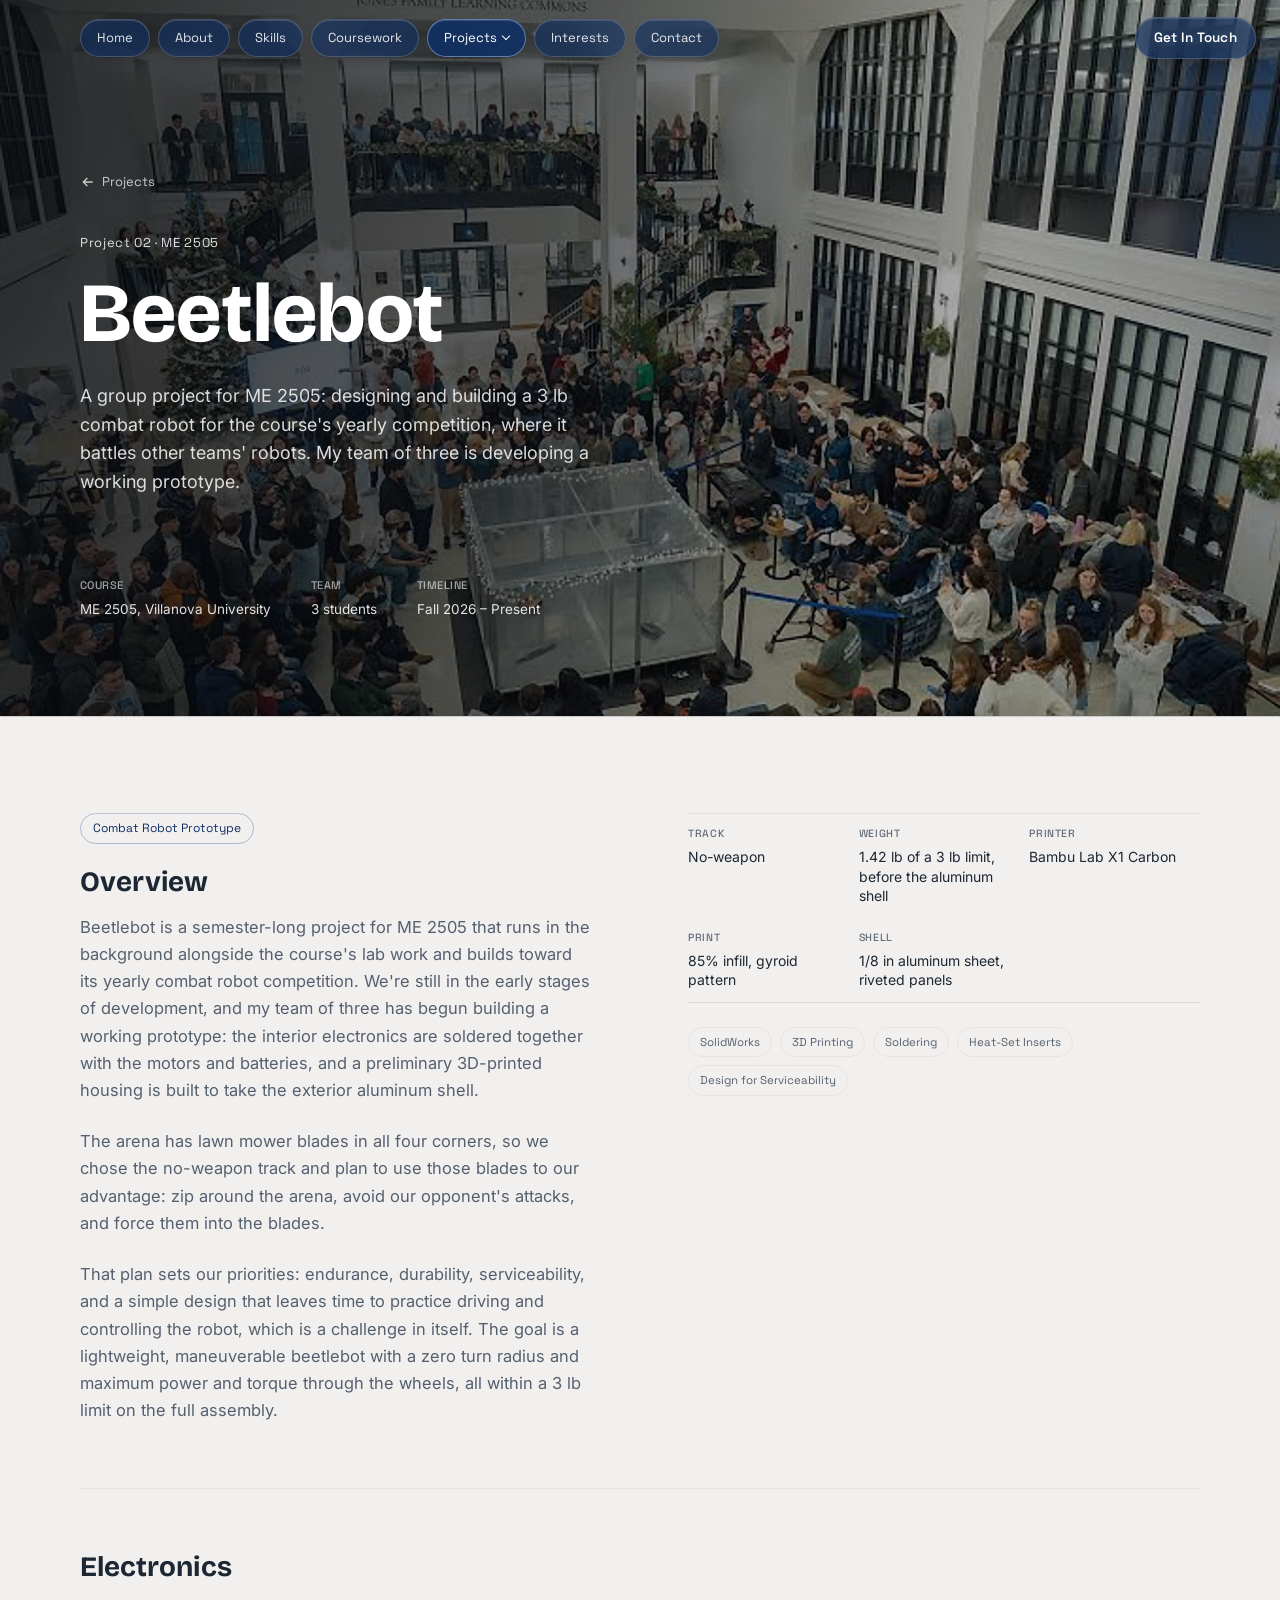
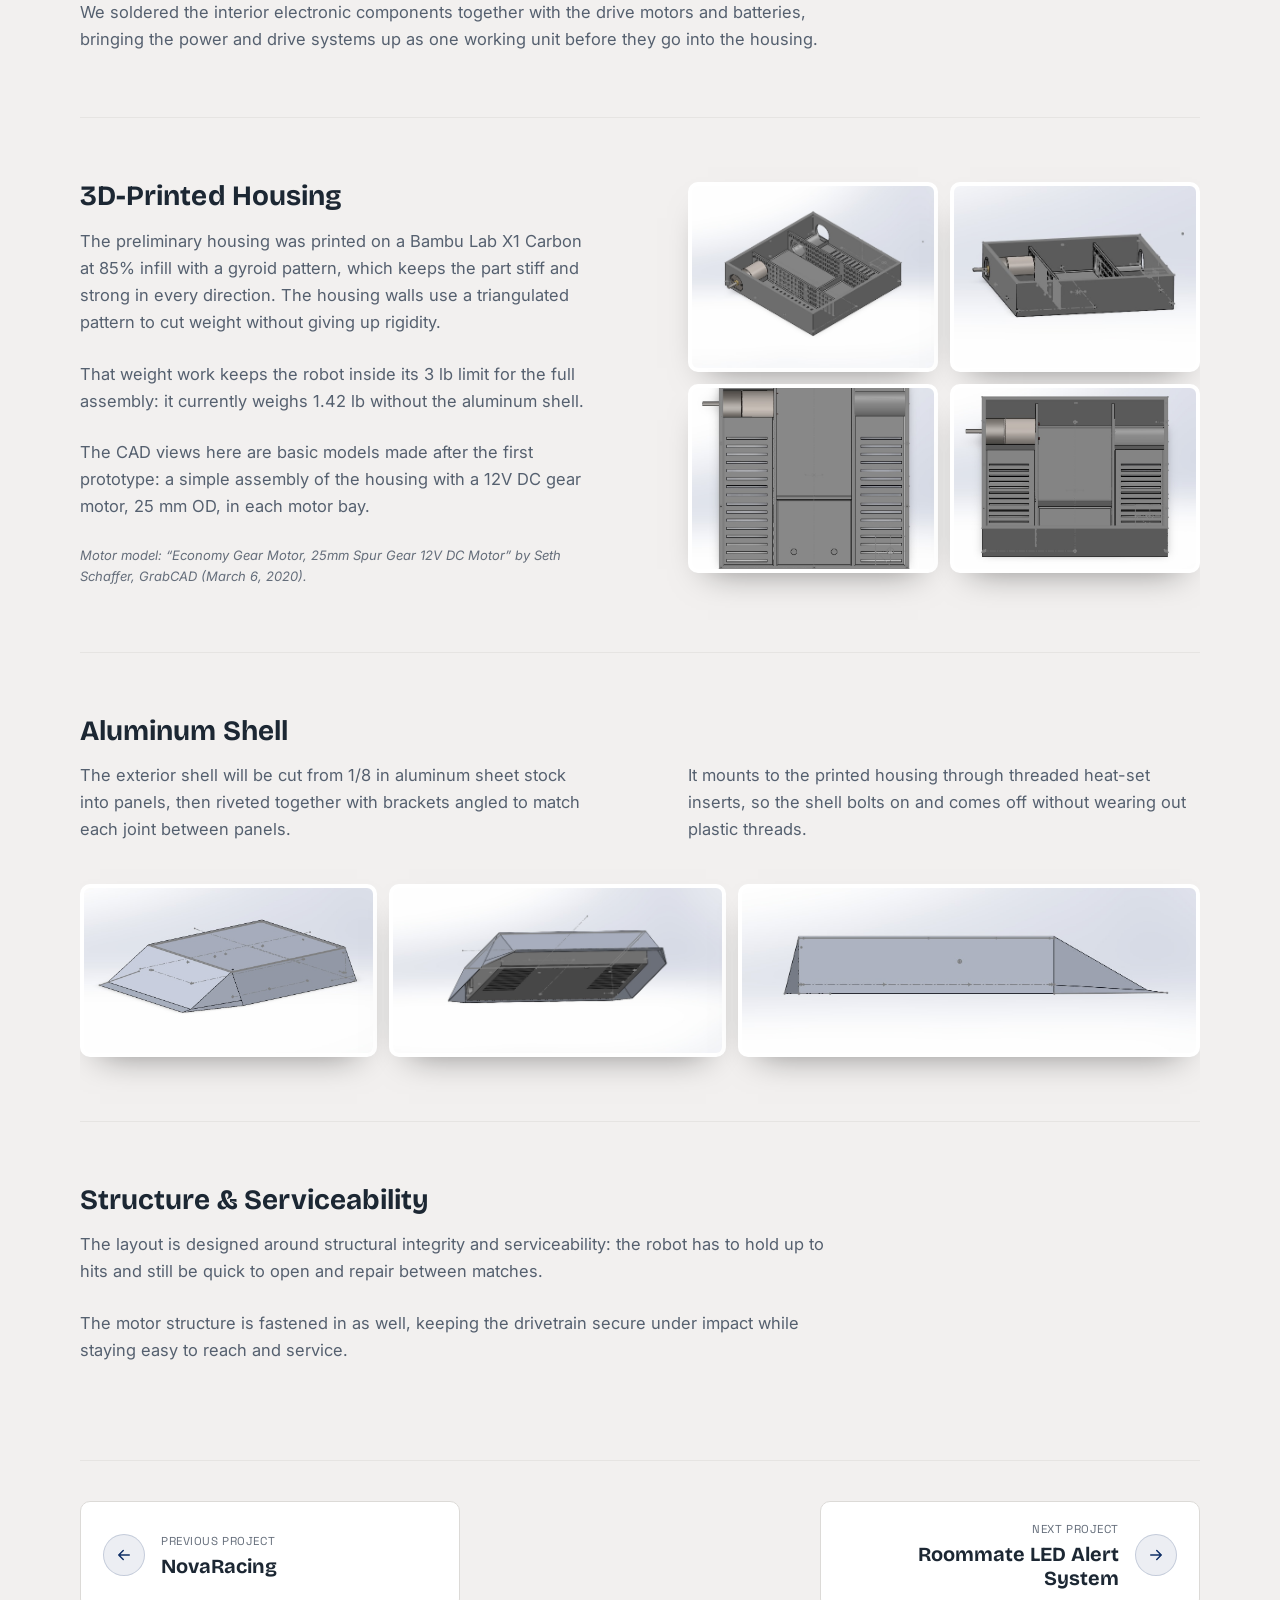
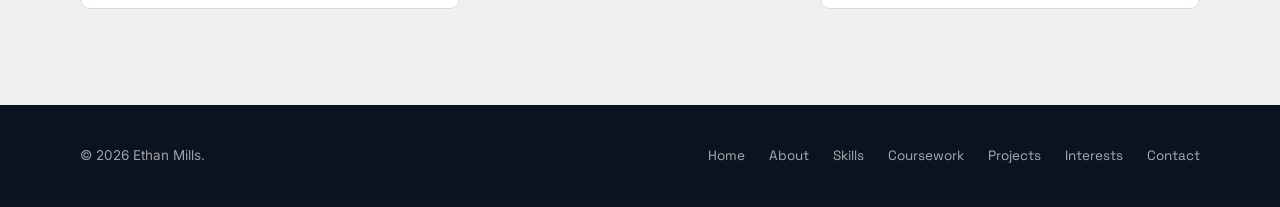
==== commit 2ac242df: "Makerspace photo heads the Roommate LED (FRESH) page; Beetlebot back to arena - Roommate LED Alert S" ====
--- a/beetlebot.html
+++ b/beetlebot.html
@@ -12,7 +12,7 @@
 <link rel="preconnect" href="https://fonts.gstatic.com" crossorigin>
 <link href="https://fonts.googleapis.com/css2?family=Bricolage+Grotesque:opsz,wght@12..96,400..800&family=Inter:wght@400;500;600;700&family=Space+Grotesk:wght@400;500;600&display=swap" rel="stylesheet">
 
-<link rel="stylesheet" href="css/styles.css?v=92">
+<link rel="stylesheet" href="css/styles.css?v=93">
 </head>
 <body>
 
@@ -51,9 +51,9 @@
 <main id="main">
 
   <!-- ============ PROJECT HERO ============ -->
-  <section class="project-hero project-hero--makerspace">
+  <section class="project-hero project-hero--arena">
     <div class="hero-bg" aria-hidden="true">
-      <img src="assets/images/beetlebot-makerspace.jpg" alt="" width="2560" height="1706">
+      <img src="assets/images/beetlebot-arena.jpg?v=3" alt="" width="2034" height="1356">
       <div class="hero-bg-scrim"></div>
     </div>
     <div class="project-hero-content">
--- a/css/styles.css
+++ b/css/styles.css
@@ -776,10 +776,10 @@
    the meta row, not just a title. */
 .project-hero{ border-bottom: 1px solid rgba(0,0,0,0.15); }
 .project-hero .hero-bg img{ object-position: center 58%; }
-/* Beetlebot header: the engineering makerspace (printers, benches). */
-.project-hero--makerspace .hero-bg img{ object-position: center 55%; }
-/* Roommate LED header: the demo around the table. */
-.project-hero--led .hero-bg img{ object-position: center 45%; }
+/* Beetlebot header: the arena crowd, framed on the glass test box. */
+.project-hero--arena .hero-bg img{ object-position: center 62%; }
+/* Roommate LED header: the engineering makerspace (printers, benches). */
+.project-hero--led .hero-bg img{ object-position: center 55%; }
 /* Project header photos are enlarged from small originals, so a faint
    film grain sits over them: it masks softness and JPEG blockiness and
    reads as texture rather than low resolution. */
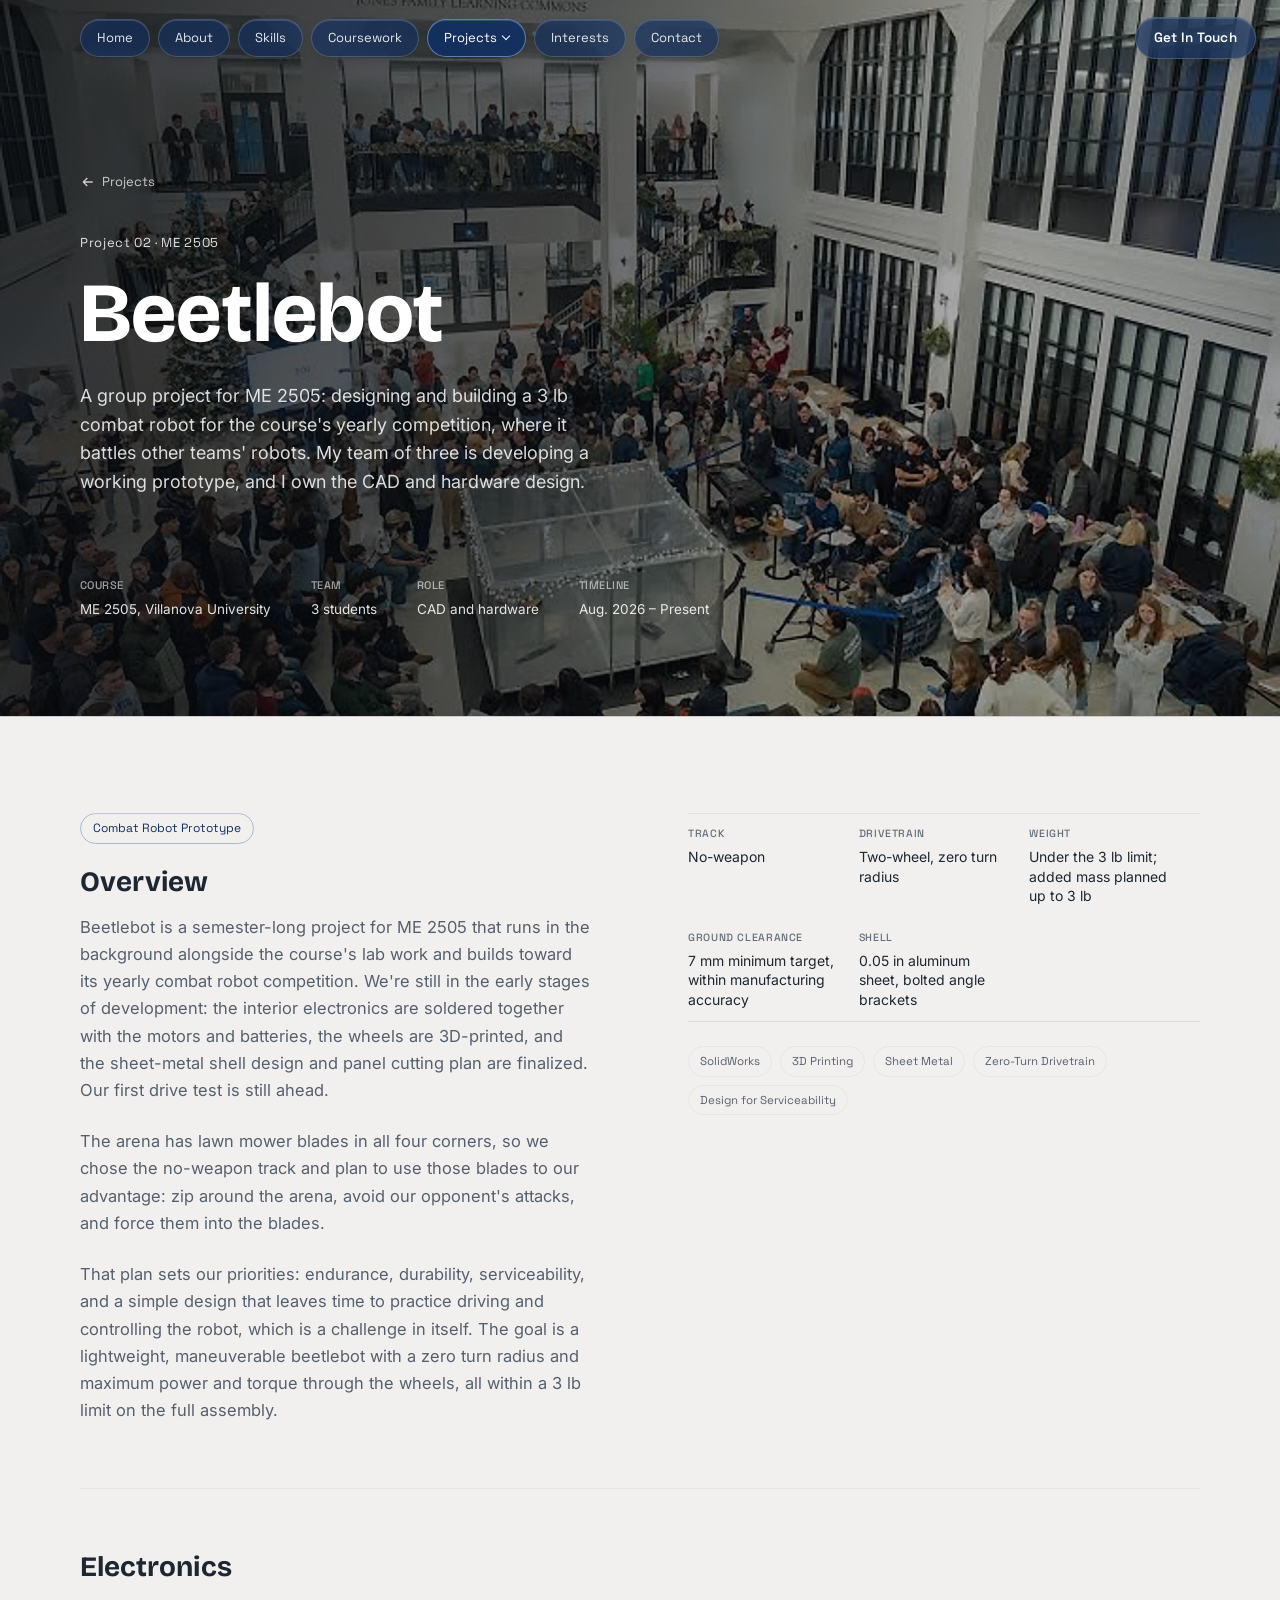
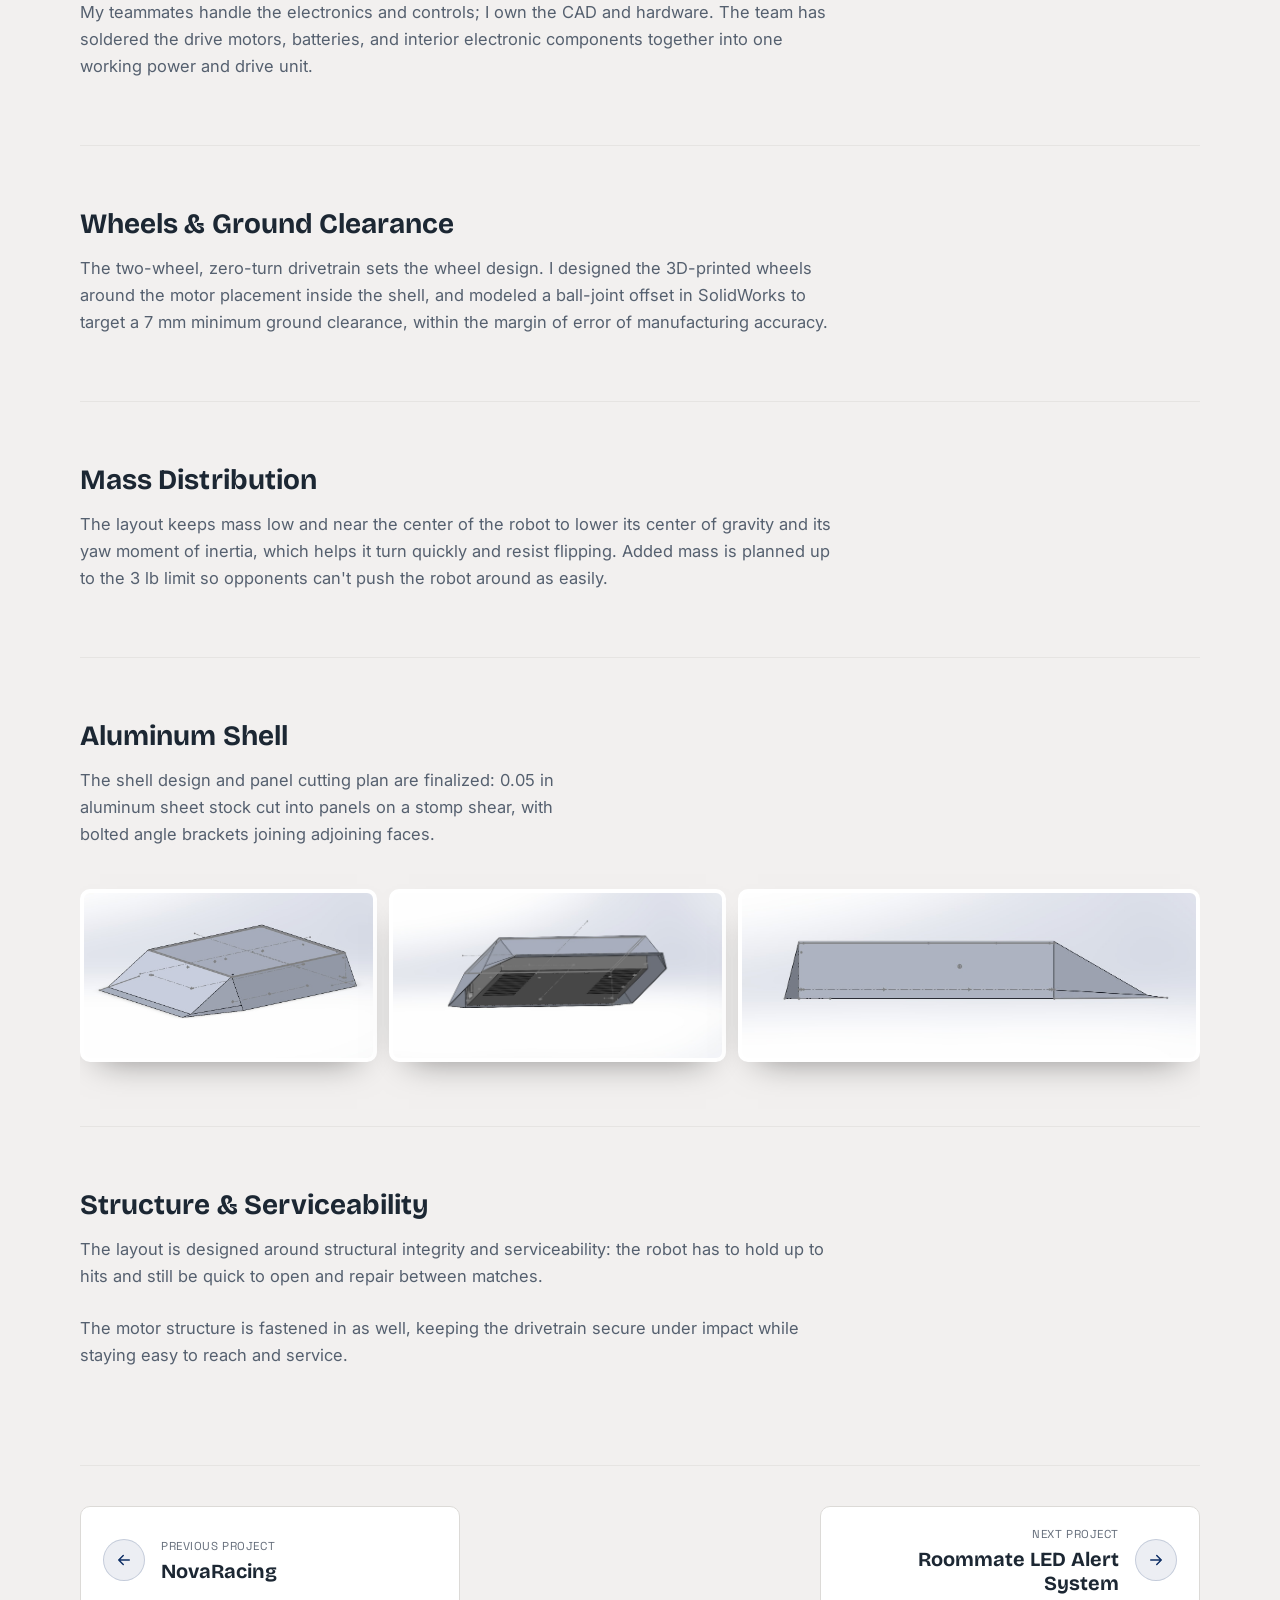
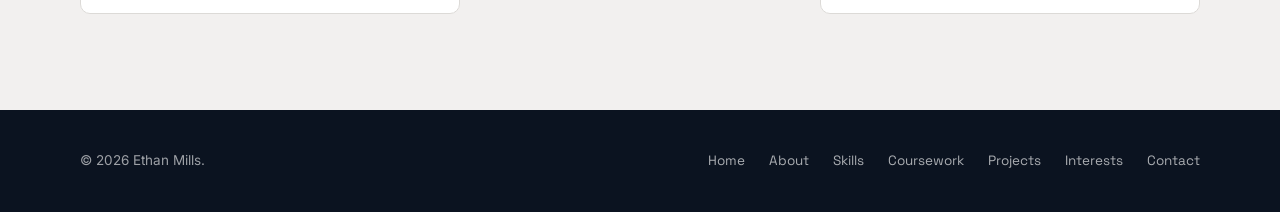
==== commit 00aab9d4: "Sync portfolio with updated resume - Skills now match resume (add Claude Code, laser cutting; drop A" ====
--- a/beetlebot.html
+++ b/beetlebot.html
@@ -34,9 +34,8 @@
         <a href="index.html#projects" class="nav-link nav-dropdown-trigger is-active">Projects</a>
         <div class="nav-dropdown-menu">
           <a href="novaracing.html">NovaRacing</a>
-          <a href="beetlebot.html" aria-current="page">Beetlebot Competition</a>
+          <a href="beetlebot.html" aria-current="page">Beetlebot</a>
           <a href="roommate-led.html">Roommate LED Alert System</a>
-          <a href="index.html#projects">Research</a>
         </div>
       </div>
       <a href="index.html#goals" class="nav-link">Interests</a>
@@ -66,12 +65,13 @@
       <p class="hero-lede">
         A group project for ME 2505: designing and building a 3 lb combat robot for the course's
         yearly competition, where it battles other teams' robots. My team of three is developing
-        a working prototype.
+        a working prototype, and I own the CAD and hardware design.
       </p>
       <div class="project-meta-row">
         <span><strong>Course</strong> ME 2505, Villanova University</span>
         <span><strong>Team</strong> 3 students</span>
-        <span><strong>Timeline</strong> Fall 2026 &ndash; Present</span>
+        <span><strong>Role</strong> CAD and hardware</span>
+        <span><strong>Timeline</strong> Aug. 2026 &ndash; Present</span>
       </div>
     </div>
   </section>
@@ -89,10 +89,9 @@
             <p>
               Beetlebot is a semester-long project for ME 2505 that runs in the background alongside
               the course's lab work and builds toward its yearly combat robot competition. We're
-              still in the early stages of development, and my team of three has
-              begun building a working prototype: the interior electronics are soldered together
-              with the motors and batteries, and a preliminary 3D-printed housing is built to take
-              the exterior aluminum shell.
+              still in the early stages of development: the interior electronics are soldered together
+              with the motors and batteries, the wheels are 3D-printed, and the sheet-metal shell
+              design and panel cutting plan are finalized. Our first drive test is still ahead.
             </p>
             <p>
               The arena has lawn mower blades in all four corners, so we chose the no-weapon track
@@ -110,16 +109,16 @@
           <div class="story-side">
             <dl class="story-spec">
               <div><dt>Track</dt><dd>No-weapon</dd></div>
-              <div><dt>Weight</dt><dd>1.42 lb of a 3 lb limit, before the aluminum shell</dd></div>
-              <div><dt>Printer</dt><dd>Bambu Lab X1 Carbon</dd></div>
-              <div><dt>Print</dt><dd>85% infill, gyroid pattern</dd></div>
-              <div><dt>Shell</dt><dd>1/8 in aluminum sheet, riveted panels</dd></div>
+              <div><dt>Drivetrain</dt><dd>Two-wheel, zero turn radius</dd></div>
+              <div><dt>Weight</dt><dd>Under the 3 lb limit; added mass planned up to 3 lb</dd></div>
+              <div><dt>Ground clearance</dt><dd>7 mm minimum target, within manufacturing accuracy</dd></div>
+              <div><dt>Shell</dt><dd>0.05 in aluminum sheet, bolted angle brackets</dd></div>
             </dl>
             <ul class="story-skills">
               <li>SolidWorks</li>
               <li>3D Printing</li>
-              <li>Soldering</li>
-              <li>Heat-Set Inserts</li>
+              <li>Sheet Metal</li>
+              <li>Zero-Turn Drivetrain</li>
               <li>Design for Serviceability</li>
             </ul>
           </div>
@@ -129,40 +128,26 @@
             <div class="phase-copy">
               <h3 class="phase-title">Electronics</h3>
               <p>
-                We soldered the interior electronic components together with the drive motors and batteries, bringing the power and drive systems up as one working unit before they go into the housing.
-              </p>
-            </div>
-          </section>
-
-          <section class="phase">
-            <div class="phase-copy">
-              <h3 class="phase-title">3D-Printed Housing</h3>
-              <p>
-                The preliminary housing was printed on a Bambu Lab X1 Carbon at 85% infill with a gyroid pattern, which keeps the part stiff and strong in every direction. The housing walls use a triangulated pattern to cut weight without giving up rigidity.
-              </p>
-              <p>
-                That weight work keeps the robot inside its 3 lb limit for the full assembly: it currently weighs 1.42 lb without the aluminum shell.
-              </p>
-              <p>
-                The CAD views here are basic models made after the first prototype: a simple assembly of the housing with a 12V DC gear motor, 25 mm OD, in each motor bay.
-              </p>
-              <p class="footnote">
-                Motor model: &ldquo;Economy Gear Motor, 25mm Spur Gear 12V DC Motor&rdquo; by Seth Schaffer, GrabCAD (March 6, 2020).
-              </p>
-            </div>
-            <div class="phase-media phase-media--cad-grid">
-              <figure class="collage-item">
-                <img src="assets/images/beetlebot-housing-iso.jpg" alt="Isometric CAD view of the interior housing with the drive motor and triangulated divider walls" width="1081" height="811" loading="lazy">
-              </figure>
-              <figure class="collage-item">
-                <img src="assets/images/beetlebot-housing-angle.jpg" alt="Angled CAD view of the interior housing assembly" width="579" height="420" loading="lazy">
-              </figure>
-              <figure class="collage-item">
-                <img src="assets/images/beetlebot-housing-top.jpg" alt="Top CAD view of the interior housing: motor bays on each side and the center electronics bay" width="796" height="697" loading="lazy">
-              </figure>
-              <figure class="collage-item">
-                <img src="assets/images/beetlebot-housing-front.jpg" alt="Front CAD view of the interior housing with the motor shaft through the side wall" width="798" height="649" loading="lazy">
-              </figure>
+                My teammates handle the electronics and controls; I own the CAD and hardware. The team has soldered the drive motors, batteries, and interior electronic components together into one working power and drive unit.
+              </p>
+            </div>
+          </section>
+
+          <section class="phase phase--text">
+            <div class="phase-copy">
+              <h3 class="phase-title">Wheels &amp; Ground Clearance</h3>
+              <p>
+                The two-wheel, zero-turn drivetrain sets the wheel design. I designed the 3D-printed wheels around the motor placement inside the shell, and modeled a ball-joint offset in SolidWorks to target a 7 mm minimum ground clearance, within the margin of error of manufacturing accuracy.
+              </p>
+            </div>
+          </section>
+
+          <section class="phase phase--text">
+            <div class="phase-copy">
+              <h3 class="phase-title">Mass Distribution</h3>
+              <p>
+                The layout keeps mass low and near the center of the robot to lower its center of gravity and its yaw moment of inertia, which helps it turn quickly and resist flipping. Added mass is planned up to the 3 lb limit so opponents can't push the robot around as easily.
+              </p>
             </div>
           </section>
 
@@ -170,10 +155,7 @@
             <div class="phase-copy">
               <h3 class="phase-title">Aluminum Shell</h3>
               <p>
-                The exterior shell will be cut from 1/8 in aluminum sheet stock into panels, then riveted together with brackets angled to match each joint between panels.
-              </p>
-              <p>
-                It mounts to the printed housing through threaded heat-set inserts, so the shell bolts on and comes off without wearing out plastic threads.
+                The shell design and panel cutting plan are finalized: 0.05 in aluminum sheet stock cut into panels on a stomp shear, with bolted angle brackets joining adjoining faces.
               </p>
             </div>
             <div class="phase-media phase-media--strip">
@@ -181,7 +163,7 @@
                 <img src="assets/images/beetlebot-shell-iso.jpg" alt="Updated CAD of the Beetlebot aluminum shell: sheet panels with a sloped front wedge" width="951" height="544" loading="lazy">
               </figure>
               <figure class="collage-item" style="--ar: 1392 / 697">
-                <img src="assets/images/beetlebot-shell-underside.jpg" alt="Underside CAD view of the aluminum shell over the printed housing" width="1392" height="697" loading="lazy">
+                <img src="assets/images/beetlebot-shell-underside.jpg" alt="Underside CAD view of the aluminum shell" width="1392" height="697" loading="lazy">
               </figure>
               <figure class="collage-item" style="--ar: 1195 / 435">
                 <img src="assets/images/beetlebot-shell-side.jpg" alt="Side CAD view of the aluminum shell profile and front wedge" width="1195" height="435" loading="lazy">
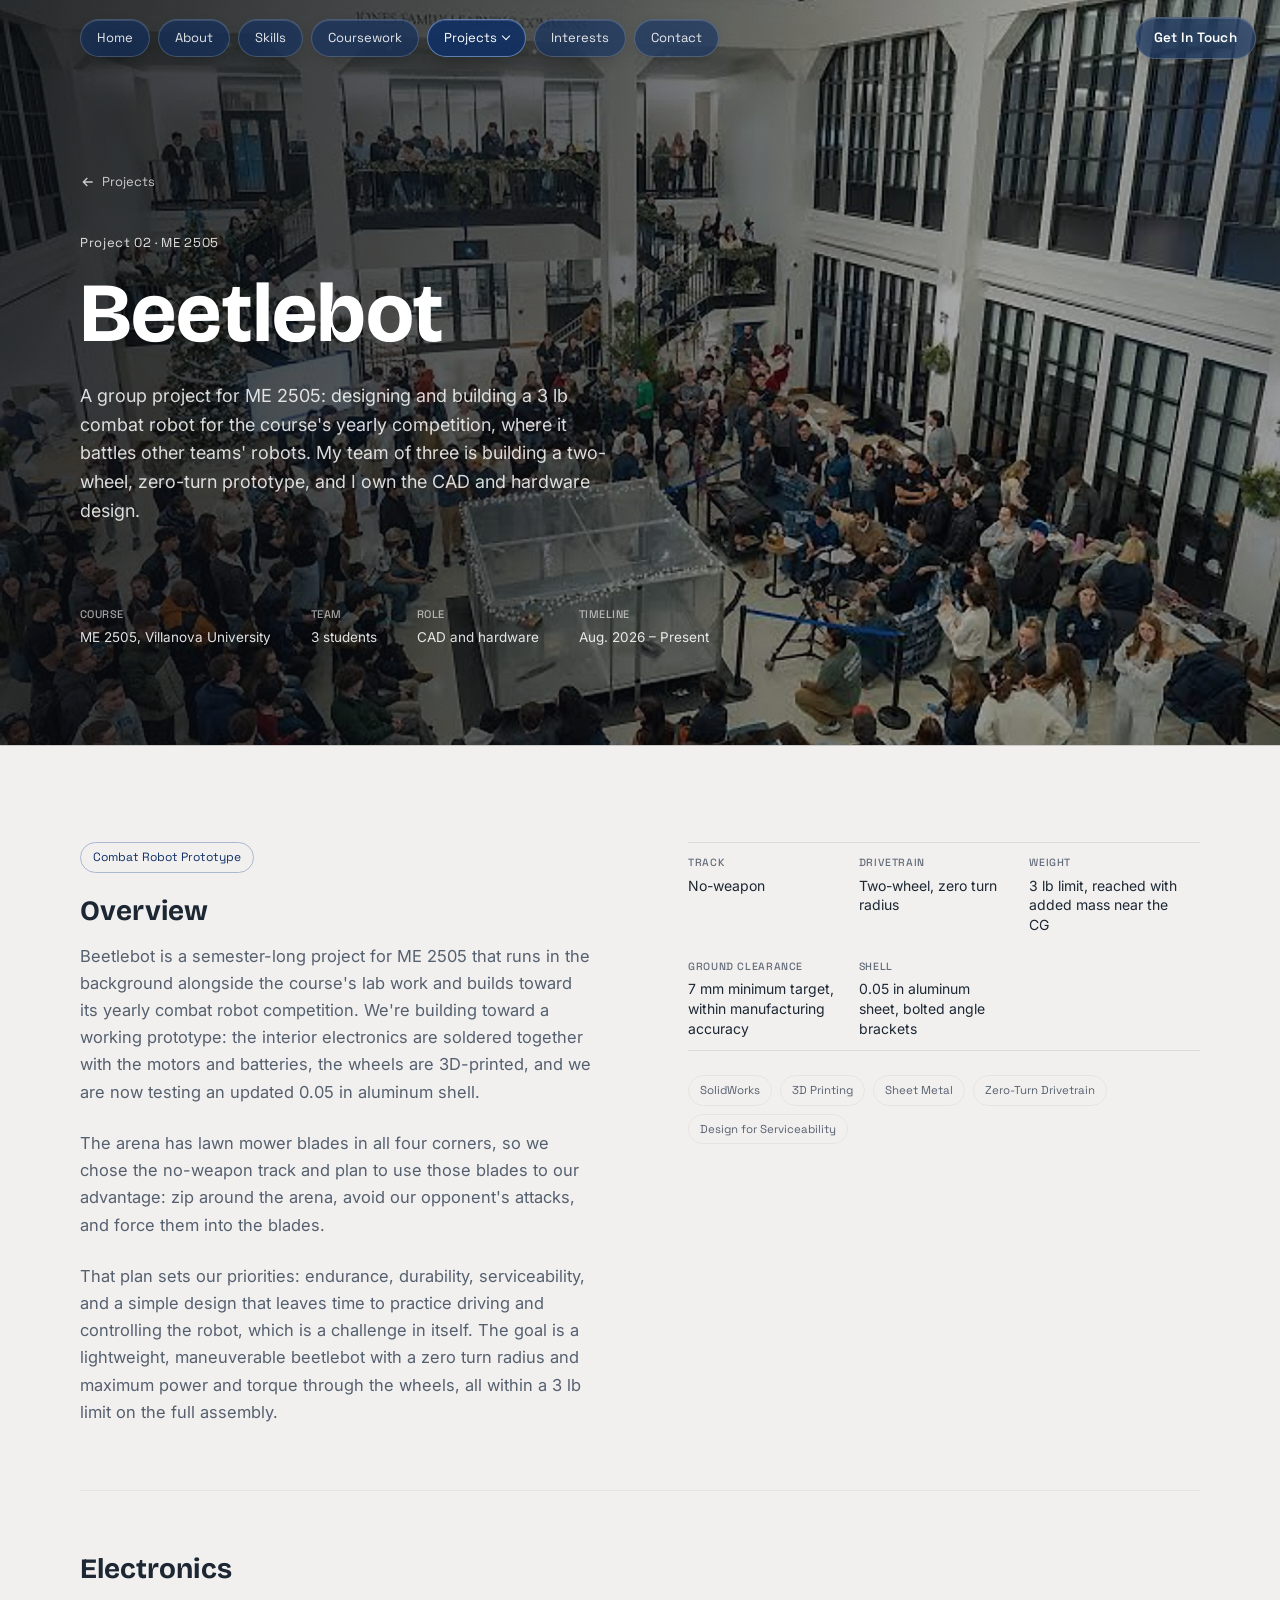
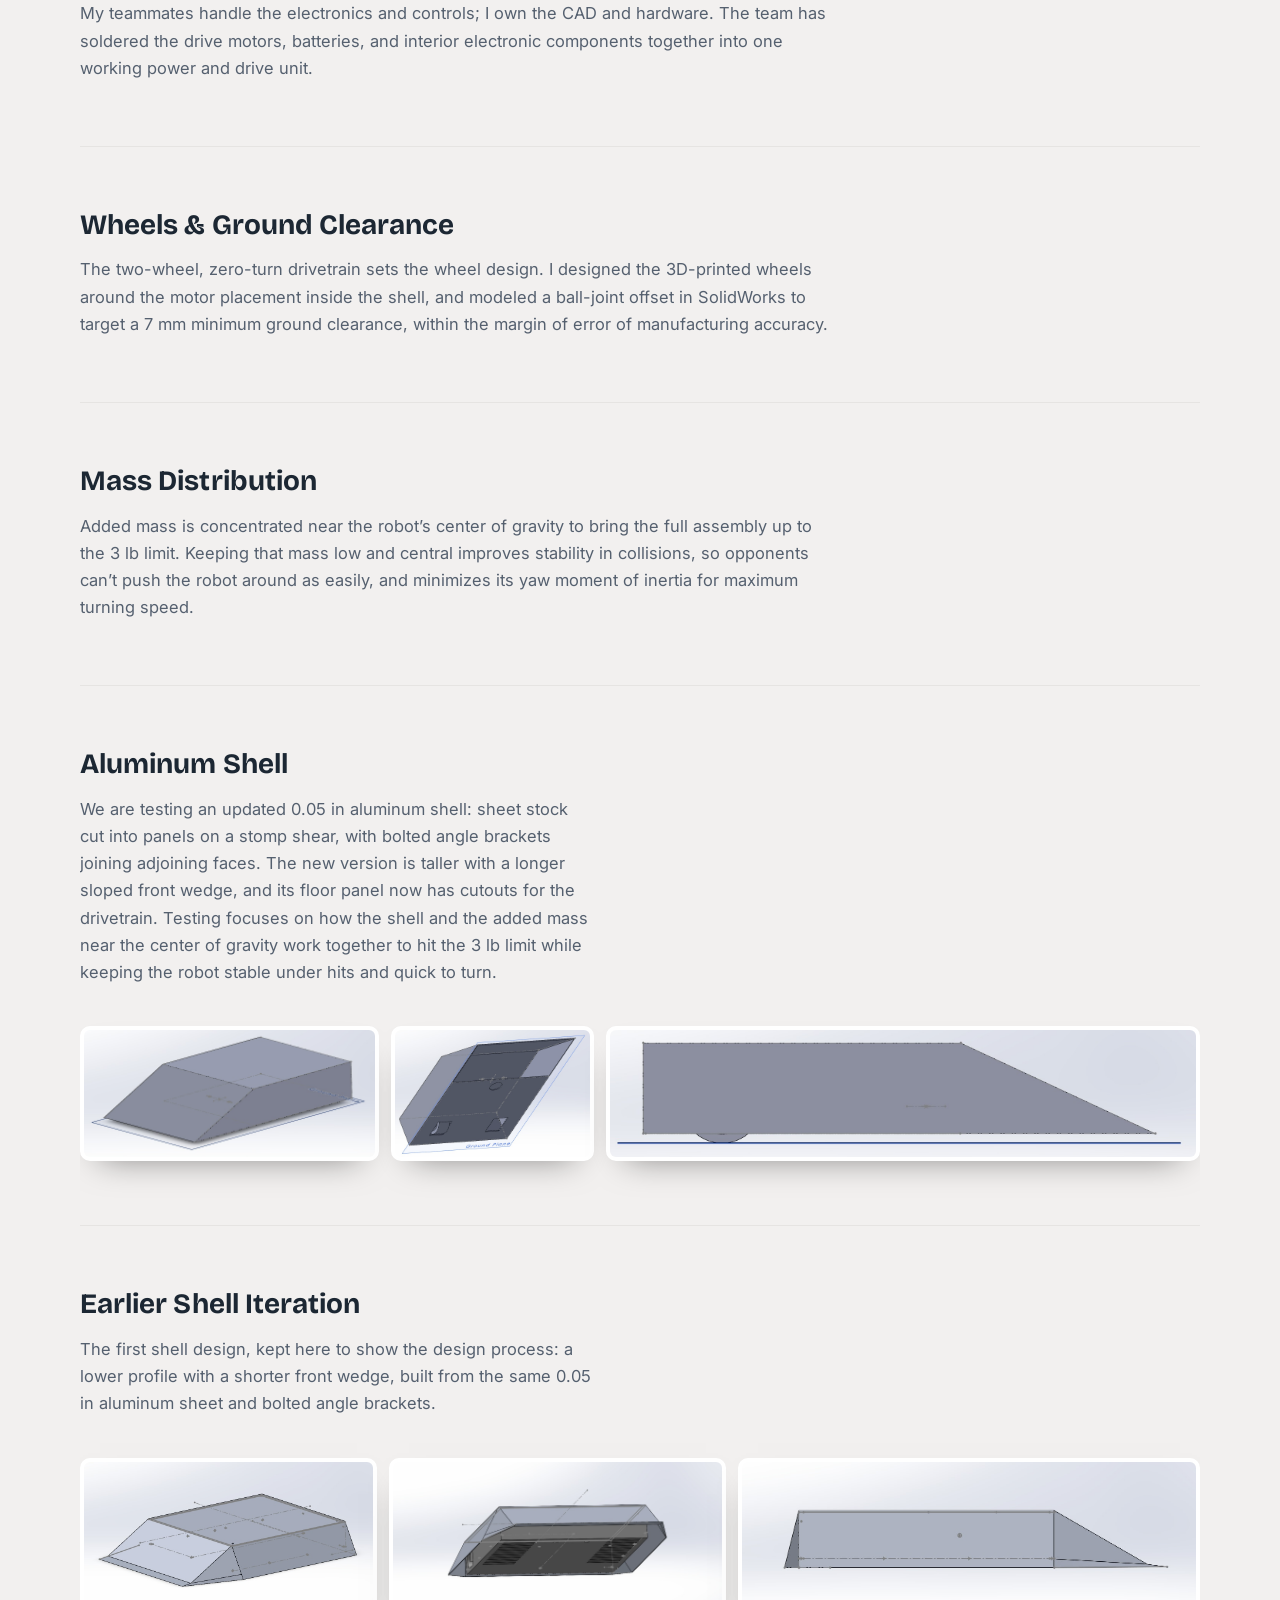
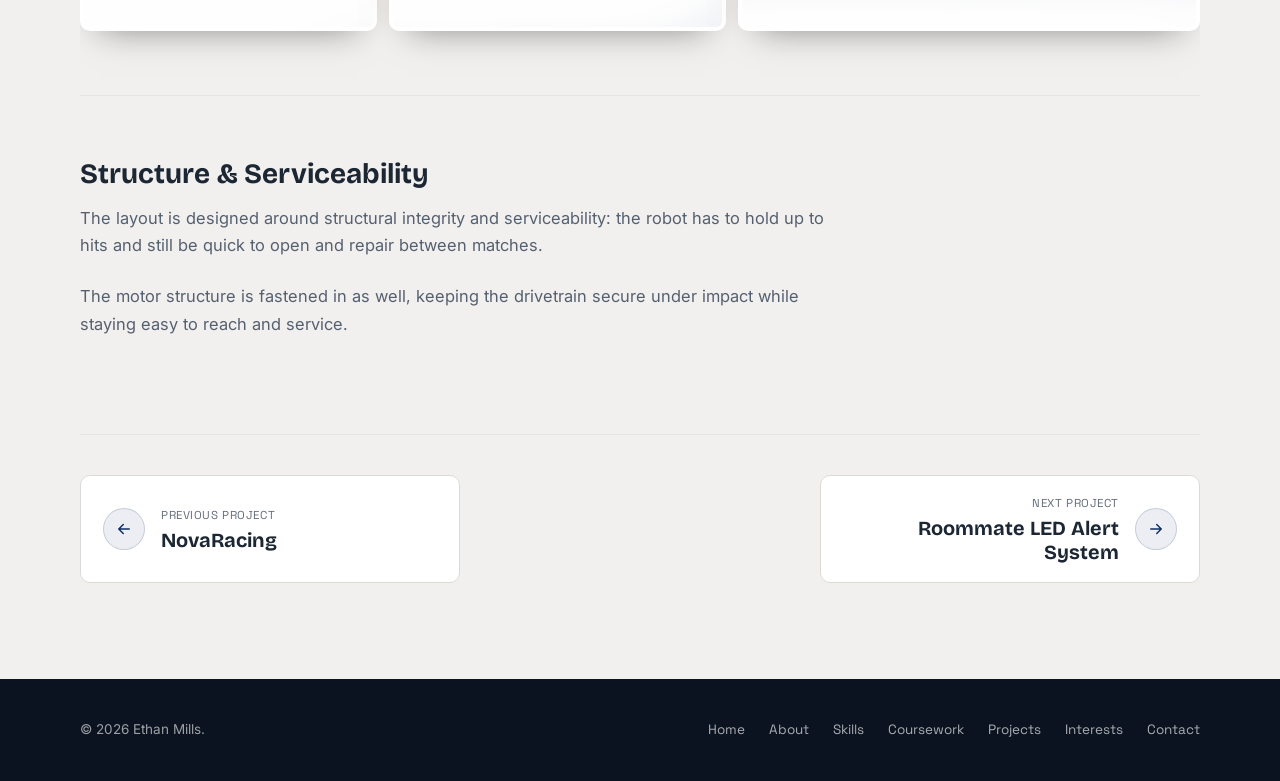
==== commit 288af6e7: "Always-open experience cards; VU18 parametric front wing and CFD workflow update; new Beetlebot shel" ====
--- a/beetlebot.html
+++ b/beetlebot.html
@@ -12,7 +12,7 @@
 <link rel="preconnect" href="https://fonts.gstatic.com" crossorigin>
 <link href="https://fonts.googleapis.com/css2?family=Bricolage+Grotesque:opsz,wght@12..96,400..800&family=Inter:wght@400;500;600;700&family=Space+Grotesk:wght@400;500;600&display=swap" rel="stylesheet">
 
-<link rel="stylesheet" href="css/styles.css?v=93">
+<link rel="stylesheet" href="css/styles.css?v=96">
 </head>
 <body>
 
@@ -64,8 +64,8 @@
       <h1 class="project-hero-title">Beetlebot</h1>
       <p class="hero-lede">
         A group project for ME 2505: designing and building a 3 lb combat robot for the course's
-        yearly competition, where it battles other teams' robots. My team of three is developing
-        a working prototype, and I own the CAD and hardware design.
+        yearly competition, where it battles other teams' robots. My team of three is building a
+        two-wheel, zero-turn prototype, and I own the CAD and hardware design.
       </p>
       <div class="project-meta-row">
         <span><strong>Course</strong> ME 2505, Villanova University</span>
@@ -89,9 +89,9 @@
             <p>
               Beetlebot is a semester-long project for ME 2505 that runs in the background alongside
               the course's lab work and builds toward its yearly combat robot competition. We're
-              still in the early stages of development: the interior electronics are soldered together
-              with the motors and batteries, the wheels are 3D-printed, and the sheet-metal shell
-              design and panel cutting plan are finalized. Our first drive test is still ahead.
+              building toward a working prototype: the interior electronics are soldered together with
+              the motors and batteries, the wheels are 3D-printed, and we are now testing an updated
+              0.05 in aluminum shell.
             </p>
             <p>
               The arena has lawn mower blades in all four corners, so we chose the no-weapon track
@@ -110,7 +110,7 @@
             <dl class="story-spec">
               <div><dt>Track</dt><dd>No-weapon</dd></div>
               <div><dt>Drivetrain</dt><dd>Two-wheel, zero turn radius</dd></div>
-              <div><dt>Weight</dt><dd>Under the 3 lb limit; added mass planned up to 3 lb</dd></div>
+              <div><dt>Weight</dt><dd>3 lb limit, reached with added mass near the CG</dd></div>
               <div><dt>Ground clearance</dt><dd>7 mm minimum target, within manufacturing accuracy</dd></div>
               <div><dt>Shell</dt><dd>0.05 in aluminum sheet, bolted angle brackets</dd></div>
             </dl>
@@ -146,7 +146,7 @@
             <div class="phase-copy">
               <h3 class="phase-title">Mass Distribution</h3>
               <p>
-                The layout keeps mass low and near the center of the robot to lower its center of gravity and its yaw moment of inertia, which helps it turn quickly and resist flipping. Added mass is planned up to the 3 lb limit so opponents can't push the robot around as easily.
+                Added mass is concentrated near the robot&rsquo;s center of gravity to bring the full assembly up to the 3 lb limit. Keeping that mass low and central improves stability in collisions, so opponents can&rsquo;t push the robot around as easily, and minimizes its yaw moment of inertia for maximum turning speed.
               </p>
             </div>
           </section>
@@ -155,12 +155,32 @@
             <div class="phase-copy">
               <h3 class="phase-title">Aluminum Shell</h3>
               <p>
-                The shell design and panel cutting plan are finalized: 0.05 in aluminum sheet stock cut into panels on a stomp shear, with bolted angle brackets joining adjoining faces.
+                We are testing an updated 0.05 in aluminum shell: sheet stock cut into panels on a stomp shear, with bolted angle brackets joining adjoining faces. The new version is taller with a longer sloped front wedge, and its floor panel now has cutouts for the drivetrain. Testing focuses on how the shell and the added mass near the center of gravity work together to hit the 3 lb limit while keeping the robot stable under hits and quick to turn.
+              </p>
+            </div>
+            <div class="phase-media phase-media--strip">
+              <figure class="collage-item" style="--ar: 1190 / 520">
+                <img src="assets/images/beetlebot-shell-v2-iso.jpg" alt="Isometric CAD view of the updated Beetlebot aluminum shell with its sloped front wedge" width="1190" height="520" loading="lazy">
+              </figure>
+              <figure class="collage-item" style="--ar: 1010 / 660">
+                <img src="assets/images/beetlebot-shell-v2-underside.jpg" alt="Underside CAD view of the updated shell showing the floor-panel cutouts" width="1010" height="660" loading="lazy">
+              </figure>
+              <figure class="collage-item" style="--ar: 1660 / 360">
+                <img src="assets/images/beetlebot-shell-v2-side.jpg" alt="Side CAD view of the updated shell profile with the wheel below the floor panel" width="1660" height="360" loading="lazy">
+              </figure>
+            </div>
+          </section>
+
+          <section class="phase phase--wide">
+            <div class="phase-copy">
+              <h3 class="phase-title">Earlier Shell Iteration</h3>
+              <p>
+                The first shell design, kept here to show the design process: a lower profile with a shorter front wedge, built from the same 0.05 in aluminum sheet and bolted angle brackets.
               </p>
             </div>
             <div class="phase-media phase-media--strip">
               <figure class="collage-item" style="--ar: 951 / 544">
-                <img src="assets/images/beetlebot-shell-iso.jpg" alt="Updated CAD of the Beetlebot aluminum shell: sheet panels with a sloped front wedge" width="951" height="544" loading="lazy">
+                <img src="assets/images/beetlebot-shell-iso.jpg" alt="Earlier CAD of the Beetlebot aluminum shell: sheet panels with a sloped front wedge" width="951" height="544" loading="lazy">
               </figure>
               <figure class="collage-item" style="--ar: 1392 / 697">
                 <img src="assets/images/beetlebot-shell-underside.jpg" alt="Underside CAD view of the aluminum shell" width="1392" height="697" loading="lazy">
--- a/css/styles.css
+++ b/css/styles.css
@@ -517,30 +517,20 @@
 
 /* ============ PROJECTS ============ */
 /* Three equal cards across; one column once they'd get too narrow. */
-.projects-grid{ display: grid; grid-template-columns: repeat(2, 1fr); gap: var(--space-lg); align-items: start; }
+.projects-grid{ display: grid; grid-template-columns: repeat(3, 1fr); gap: var(--space-lg); align-items: stretch; }
 @media (max-width: 860px){ .projects-grid{ grid-template-columns: 1fr; } }
 
-/* Two shared sizes from JS: --project-card-closed-h (tallest card with its
-   text folded) and --project-card-open-h (tallest with its text open). A
-   card sits collapsed at the first and grows to the second on hover, so
-   the cards always match each other, closed or open. */
 .project-card{
-  min-height: var(--project-card-closed-h, auto);
   display: flex; flex-direction: column; background: var(--surface); border: 1px solid var(--border);
   border-radius: var(--radius); overflow: hidden;
   transition: border-color 0.3s var(--ease), transform 0.3s var(--ease), box-shadow 0.3s var(--ease), min-height 0.4s var(--ease);
 }
-.project-card:hover, .project-card:focus-within{ min-height: var(--project-card-open-h, auto); }
 a.project-card:hover{ border-color: var(--accent-dim); transform: translateY(-4px); box-shadow: 0 20px 50px -24px rgba(var(--accent-rgb),0.28), 0 30px 60px -34px rgba(var(--accent-rgb),0.14); }
 .project-card-media{ position: relative; aspect-ratio: 4 / 3; overflow: hidden; background: var(--bg-alt); }
 .project-card-media img{ width: 100%; height: 100%; object-fit: cover; transition: transform 0.6s var(--ease), opacity 0.4s var(--ease); filter: saturate(0.85); }
 a.project-card:hover .project-card-media img{ transform: scale(1.05); }
-/* Images rest semi-transparent and come fully forward once the card
-   scrolls into view (JS adds .is-inview) or on hover — on every device. */
-.project-card-media img{ opacity: 0.45; }
-.project-card.is-inview .project-card-media img,
-.project-card:hover .project-card-media img{ opacity: 1; }
-@media (prefers-reduced-motion: reduce){ .project-card-media img{ opacity: 1; } }
+/* Card images use one constant look: no fade or color change on scroll. */
+.project-card-media img{ opacity: 1; }
 .project-card-tag{
   position: absolute; top: 14px; left: 14px; font-family: var(--font-mono); font-size: 11px;
   letter-spacing: 0.05em; color: var(--success); background: rgba(var(--bg-rgb),0.7);
@@ -569,6 +559,9 @@
 /* A poster beside a project overview: shown whole, never cropped. */
 .story-side .story-poster img{ height: auto; aspect-ratio: 1206 / 1574; }
 
+/* Images shown whole at their own proportions, never cropped. */
+.collage-item.collage-item--natural img{ height: auto; aspect-ratio: auto; object-fit: contain; }
+
 /* Poster cover: frame the top of the poster, where its title is. */
 .project-card-media--poster img{ object-position: center 18%; }
 
@@ -581,36 +574,11 @@
 .project-card-body h3{ font-size: 26px; }
 .project-card-body p{ color: var(--text-dim); font-size: 14.5px; line-height: 1.55; }
 
-/* Drop-down description: everything under the card title stays folded
-   away until the card is hovered (or focused), then slides open. It
-   animates an explicit height (--more-h, the text's measured height, set
-   by JS), which every browser can transition smoothly. */
-.project-card-more{
-  height: 0; overflow: hidden; opacity: 0; margin-top: -8px;
-  transition: height 0.4s var(--ease), opacity 0.3s var(--ease), margin-top 0.4s var(--ease);
-}
-.project-card-more-inner{ display: flex; flex-direction: column; gap: 8px; }
-.project-card:hover .project-card-more,
-.project-card:focus-within .project-card-more,
-a.project-card:focus-visible .project-card-more{ height: var(--more-h, auto); opacity: 1; margin-top: 0; }
-/* Touch screens have no hover, so each card opens as it scrolls into view. */
-@media (hover: none), (pointer: coarse){
-  .project-card.is-inview .project-card-more{ height: var(--more-h, auto); opacity: 1; margin-top: 0; }
-  .project-card.is-inview{ min-height: var(--project-card-open-h, auto); }
-}
-@media (prefers-reduced-motion: reduce){
-  .project-card-more{ transition: none; }
-  .project-card{ transition-property: border-color, transform, box-shadow; }
-}
-/* Used by JS for synchronous measurements with every card open; never
-   painted. no-anim drops only the size transitions, so a card's scroll
-   reveal is never interrupted. */
-.projects-grid.is-measuring .project-card-more{ height: auto; opacity: 1; margin-top: 0; }
-.projects-grid.is-measuring .project-card{ min-height: var(--project-card-open-h, auto); }
-.projects-grid.is-measuring-closed .project-card-more{ height: 0; opacity: 0; margin-top: -8px; }
-.projects-grid.is-measuring-closed .project-card{ min-height: 0; }
-.projects-grid.no-anim .project-card-more{ transition: none; }
-.projects-grid.no-anim .project-card{ transition-property: border-color, transform, box-shadow; }
+/* Card descriptions are always open; equal-height cards (grid stretch)
+   let the text fill the space below, with the link pinned to the bottom. */
+.project-card-more{ flex: 1; display: flex; flex-direction: column; }
+.project-card-more-inner{ display: flex; flex-direction: column; gap: 8px; flex: 1; }
+.project-card-more-inner .project-card-link{ margin-top: auto; padding-top: 4px; }
 .project-card-link{
   display: inline-flex; align-items: center; gap: 6px; font-family: var(--font-mono); font-size: 13px;
   color: var(--accent); margin-top: 6px;
@@ -728,8 +696,8 @@
 .interest-row{ -webkit-tap-highlight-color: transparent; }
 
 /* ============ CONTACT ============ */
-.contact-grid{ display: grid; grid-template-columns: repeat(2, 1fr); gap: var(--space-md); max-width: 720px; }
-@media (max-width: 620px){ .contact-grid{ grid-template-columns: 1fr; } }
+.contact-grid{ display: grid; grid-template-columns: repeat(3, 1fr); gap: var(--space-md); max-width: 1080px; }
+@media (max-width: 900px){ .contact-grid{ grid-template-columns: 1fr; max-width: 720px; } }
 
 .contact-card{
   position: relative; overflow: hidden;
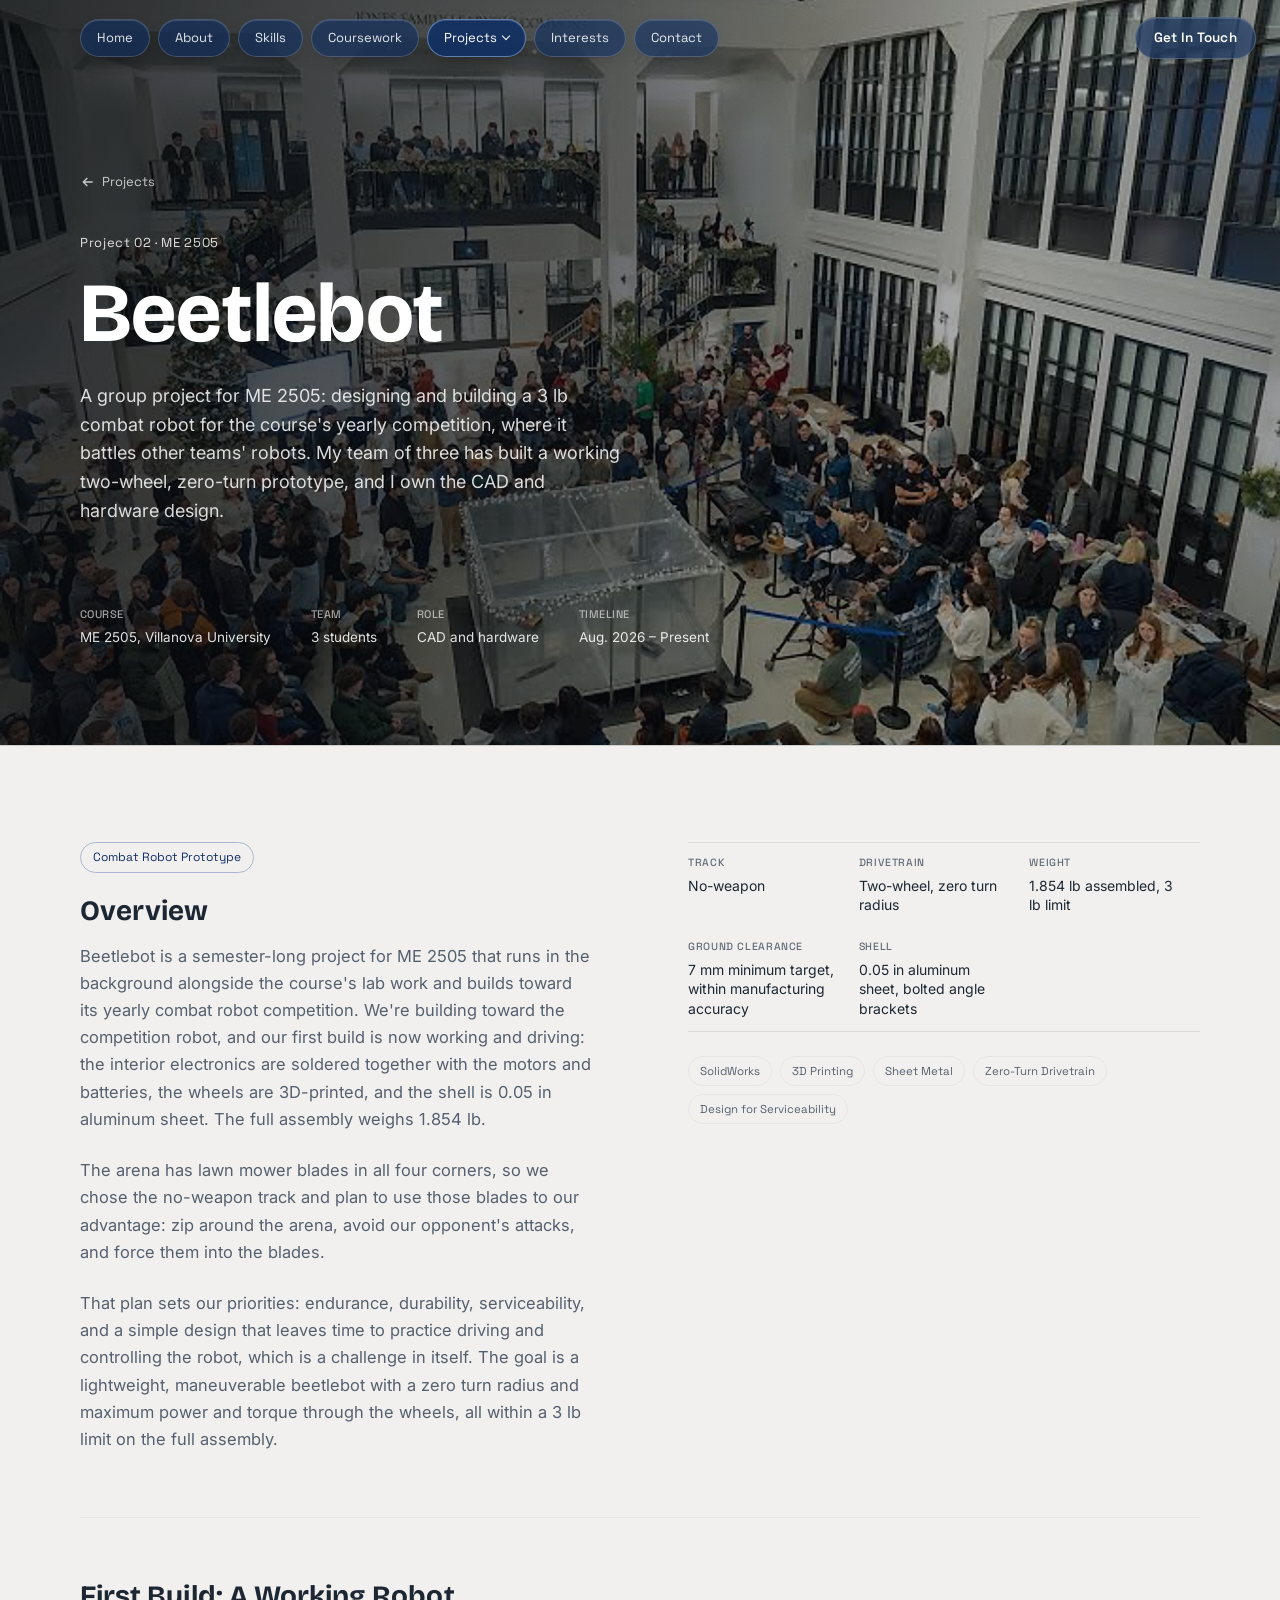
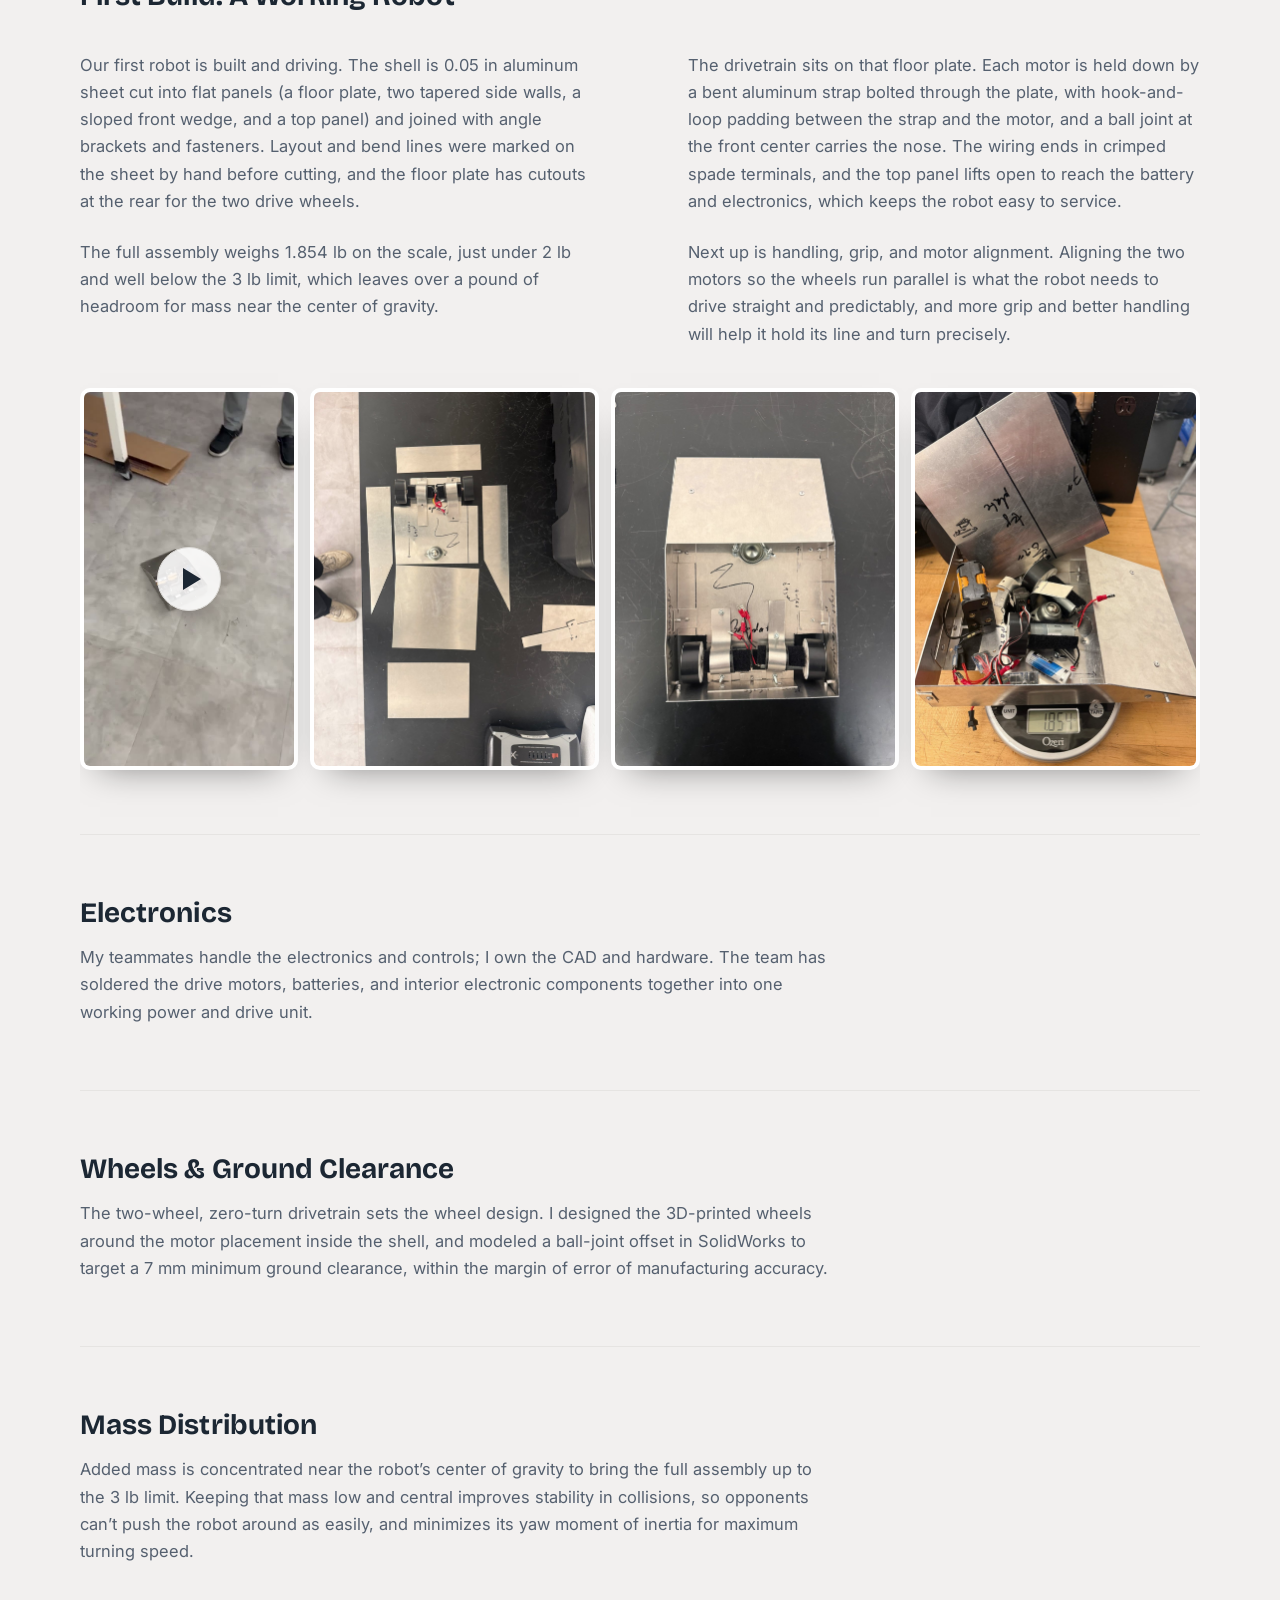
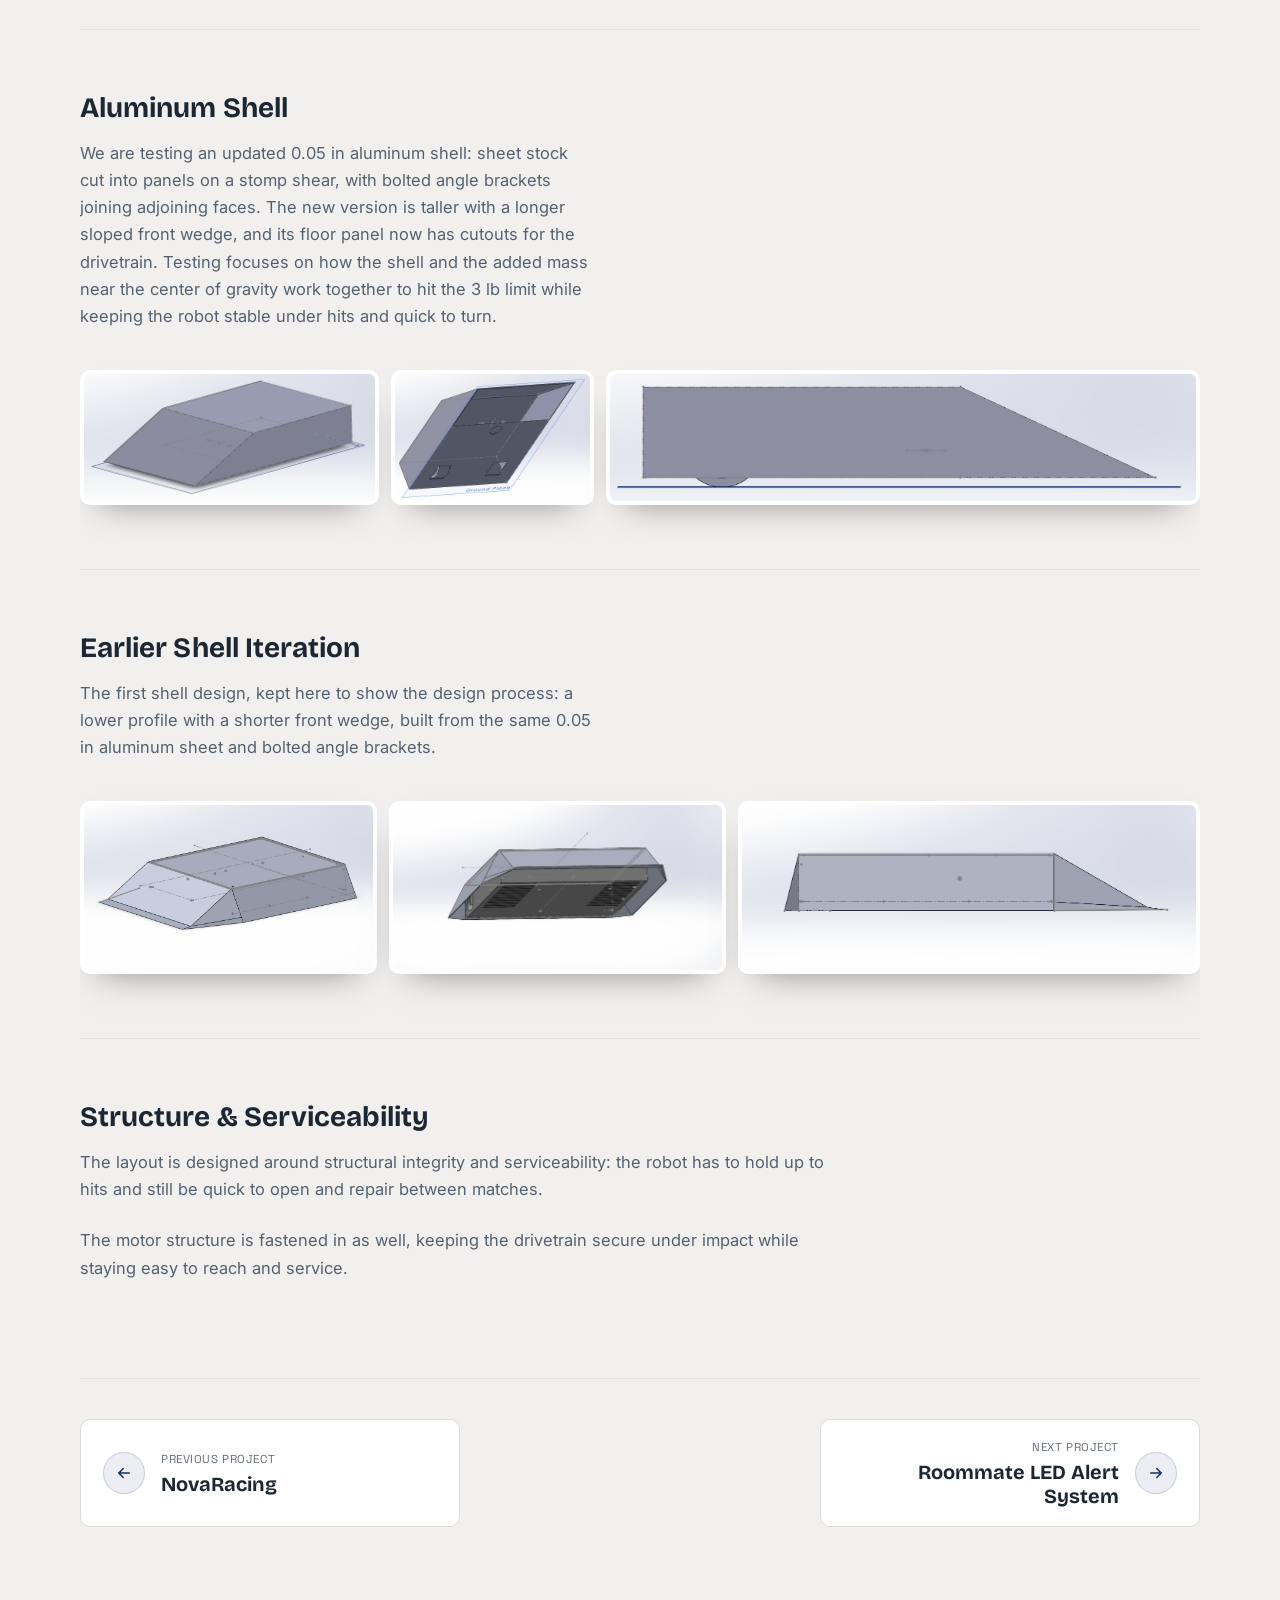
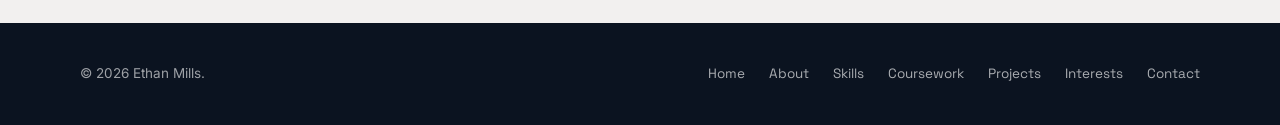
==== commit a6b9ec01: "Beetlebot: add first working build section with photos and drive video; video support in lightbox Co" ====
--- a/beetlebot.html
+++ b/beetlebot.html
@@ -12,7 +12,7 @@
 <link rel="preconnect" href="https://fonts.gstatic.com" crossorigin>
 <link href="https://fonts.googleapis.com/css2?family=Bricolage+Grotesque:opsz,wght@12..96,400..800&family=Inter:wght@400;500;600;700&family=Space+Grotesk:wght@400;500;600&display=swap" rel="stylesheet">
 
-<link rel="stylesheet" href="css/styles.css?v=96">
+<link rel="stylesheet" href="css/styles.css?v=98">
 </head>
 <body>
 
@@ -64,8 +64,8 @@
       <h1 class="project-hero-title">Beetlebot</h1>
       <p class="hero-lede">
         A group project for ME 2505: designing and building a 3 lb combat robot for the course's
-        yearly competition, where it battles other teams' robots. My team of three is building a
-        two-wheel, zero-turn prototype, and I own the CAD and hardware design.
+        yearly competition, where it battles other teams' robots. My team of three has built a
+        working two-wheel, zero-turn prototype, and I own the CAD and hardware design.
       </p>
       <div class="project-meta-row">
         <span><strong>Course</strong> ME 2505, Villanova University</span>
@@ -89,9 +89,9 @@
             <p>
               Beetlebot is a semester-long project for ME 2505 that runs in the background alongside
               the course's lab work and builds toward its yearly combat robot competition. We're
-              building toward a working prototype: the interior electronics are soldered together with
-              the motors and batteries, the wheels are 3D-printed, and we are now testing an updated
-              0.05 in aluminum shell.
+              building toward the competition robot, and our first build is now working and driving: the
+              interior electronics are soldered together with the motors and batteries, the wheels are
+              3D-printed, and the shell is 0.05 in aluminum sheet. The full assembly weighs 1.854 lb.
             </p>
             <p>
               The arena has lawn mower blades in all four corners, so we chose the no-weapon track
@@ -110,7 +110,7 @@
             <dl class="story-spec">
               <div><dt>Track</dt><dd>No-weapon</dd></div>
               <div><dt>Drivetrain</dt><dd>Two-wheel, zero turn radius</dd></div>
-              <div><dt>Weight</dt><dd>3 lb limit, reached with added mass near the CG</dd></div>
+              <div><dt>Weight</dt><dd>1.854 lb assembled, 3 lb limit</dd></div>
               <div><dt>Ground clearance</dt><dd>7 mm minimum target, within manufacturing accuracy</dd></div>
               <div><dt>Shell</dt><dd>0.05 in aluminum sheet, bolted angle brackets</dd></div>
             </dl>
@@ -123,6 +123,42 @@
             </ul>
           </div>
         </div>
+
+          <section class="phase phase--wide phase--first-build">
+            <div class="phase-copy">
+              <h3 class="phase-title">First Build: A Working Robot</h3>
+              <p>
+                Our first robot is built and driving. The shell is 0.05 in aluminum sheet cut into flat panels (a floor plate, two tapered side walls, a sloped front wedge, and a top panel) and joined with angle brackets and fasteners. Layout and bend lines were marked on the sheet by hand before cutting, and the floor plate has cutouts at the rear for the two drive wheels.
+              </p>
+              <p>
+                The drivetrain sits on that floor plate. Each motor is held down by a bent aluminum strap bolted through the plate, with hook-and-loop padding between the strap and the motor, and a ball joint at the front center carries the nose. The wiring ends in crimped spade terminals, and the top panel lifts open to reach the battery and electronics, which keeps the robot easy to service.
+              </p>
+              <p>
+                The full assembly weighs 1.854 lb on the scale, just under 2 lb and well below the 3 lb limit, which leaves over a pound of headroom for mass near the center of gravity.
+              </p>
+              <p>
+                Next up is handling, grip, and motor alignment. Aligning the two motors so the wheels run parallel is what the robot needs to drive straight and predictably, and more grip and better handling will help it hold its line and turn precisely.
+              </p>
+            </div>
+            <div class="phase-media phase-media--strip">
+              <figure class="collage-item collage-item--video" style="--ar: 720 / 1280" data-video="assets/video/beetlebot-first-drive.mp4">
+                <img src="assets/images/beetlebot-first-drive-poster.jpg" alt="Video still of the first Beetlebot build driving across a floor; click to play the video" width="540" height="960" loading="lazy">
+                <figcaption>First drive test of the working Beetlebot (video, no audio)</figcaption>
+              </figure>
+              <figure class="collage-item" style="--ar: 1125 / 1500">
+                <img src="assets/images/beetlebot-first-build-parts.jpg" alt="Flat-cut aluminum panels laid out around the floor plate, which has the motors, wheels, and ball joint mounted" width="1125" height="1500" loading="lazy">
+                <figcaption>Cut aluminum panels laid out around the floor plate with the motors, wheels, and ball joint mounted</figcaption>
+              </figure>
+              <figure class="collage-item" style="--ar: 1125 / 1500">
+                <img src="assets/images/beetlebot-first-build-assembled.jpg" alt="Assembled shell seen from above with the top panel open, showing the angle brackets, motor straps, wheels, and ball joint" width="1125" height="1500" loading="lazy">
+                <figcaption>Assembled shell with the top panel open: angle brackets, motor straps, rear wheels, and front ball joint</figcaption>
+              </figure>
+              <figure class="collage-item" style="--ar: 1125 / 1500">
+                <img src="assets/images/beetlebot-first-build-weight.jpg" alt="The full robot assembly on a scale reading 1.854 lb" width="1125" height="1500" loading="lazy">
+                <figcaption>Full assembly on the scale: 1.854 lb</figcaption>
+              </figure>
+            </div>
+          </section>
 
           <section class="phase phase--text">
             <div class="phase-copy">
@@ -232,10 +268,11 @@
   <button class="lightbox-close" id="lightboxClose" aria-label="Close image">&times;</button>
   <button class="lightbox-nav lightbox-nav--prev" id="lightboxPrev" aria-label="Previous image">&#10094;</button>
   <img src="" alt="" id="lightboxImg">
+  <video id="lightboxVideo" controls playsinline muted preload="none" hidden></video>
   <button class="lightbox-nav lightbox-nav--next" id="lightboxNext" aria-label="Next image">&#10095;</button>
   <p class="lightbox-caption" id="lightboxCaption"></p>
 </div>
 
-<script src="js/main.js?v=50"></script>
+<script src="js/main.js?v=51"></script>
 </body>
 </html>
--- a/css/styles.css
+++ b/css/styles.css
@@ -1023,11 +1023,14 @@
   padding: var(--space-lg);
 }
 .lightbox.is-open{ display: flex; }
-.lightbox img{
+.lightbox img,
+.lightbox video{
   max-width: min(92vw, 1100px); max-height: 78vh; object-fit: contain;
   border-radius: var(--radius); border: 1px solid var(--border);
   box-shadow: 0 30px 70px -30px rgba(0,0,0,0.45);
 }
+.lightbox img[hidden],
+.lightbox video[hidden]{ display: none; }
 .lightbox-caption:empty{ display: none; }
 .lightbox-caption{ font-family: var(--font-body); font-size: 13px; color: var(--text-dim); text-align: center; max-width: 700px; }
 .lightbox-close{
@@ -1054,3 +1057,26 @@
 }
 
 @media (max-width: 480px){ .main-nav{ width: 100%; } }
+
+/* Completion date shown as a subtitle under a design phase title. */
+.phase-copy p.phase-date{ font-family: var(--font-mono); font-size: 13px; color: var(--accent); margin: calc(var(--space-xs) * -1) 0 var(--space-md); }
+@media (min-width: 901px){ .phase--wide .phase-date{ grid-column: 1 / -1; } }
+/* Two whole (uncropped) images side by side. */
+.phase-media--pair{ grid-template-columns: 1fr 1fr; align-items: start; }
+@media (max-width: 700px){ .phase-media--pair{ grid-template-columns: 1fr; } }
+
+/* Video preview: shows its still, with a play badge; opens in the lightbox. */
+.collage-item--video::before{
+  content: ''; position: absolute; left: 50%; top: 50%; width: 64px; height: 64px; z-index: 1;
+  transform: translate(-50%, -50%); border-radius: 50%; pointer-events: none;
+  background: rgba(255,255,255,0.88); border: 1px solid var(--border);
+  box-shadow: 0 10px 24px -10px rgba(0,0,0,0.5);
+}
+.collage-item--video::after{
+  content: ''; position: absolute; left: calc(50% + 3px); top: 50%; z-index: 2; pointer-events: none;
+  transform: translate(-50%, -50%); border-style: solid; border-width: 11px 0 11px 18px;
+  border-color: transparent transparent transparent var(--text);
+}
+.collage-item--video:hover::before{ background: #ffffff; border-color: var(--accent); }
+/* Four paragraphs in two columns: give the rows some air. */
+.phase--first-build .phase-copy{ row-gap: var(--space-md); }
